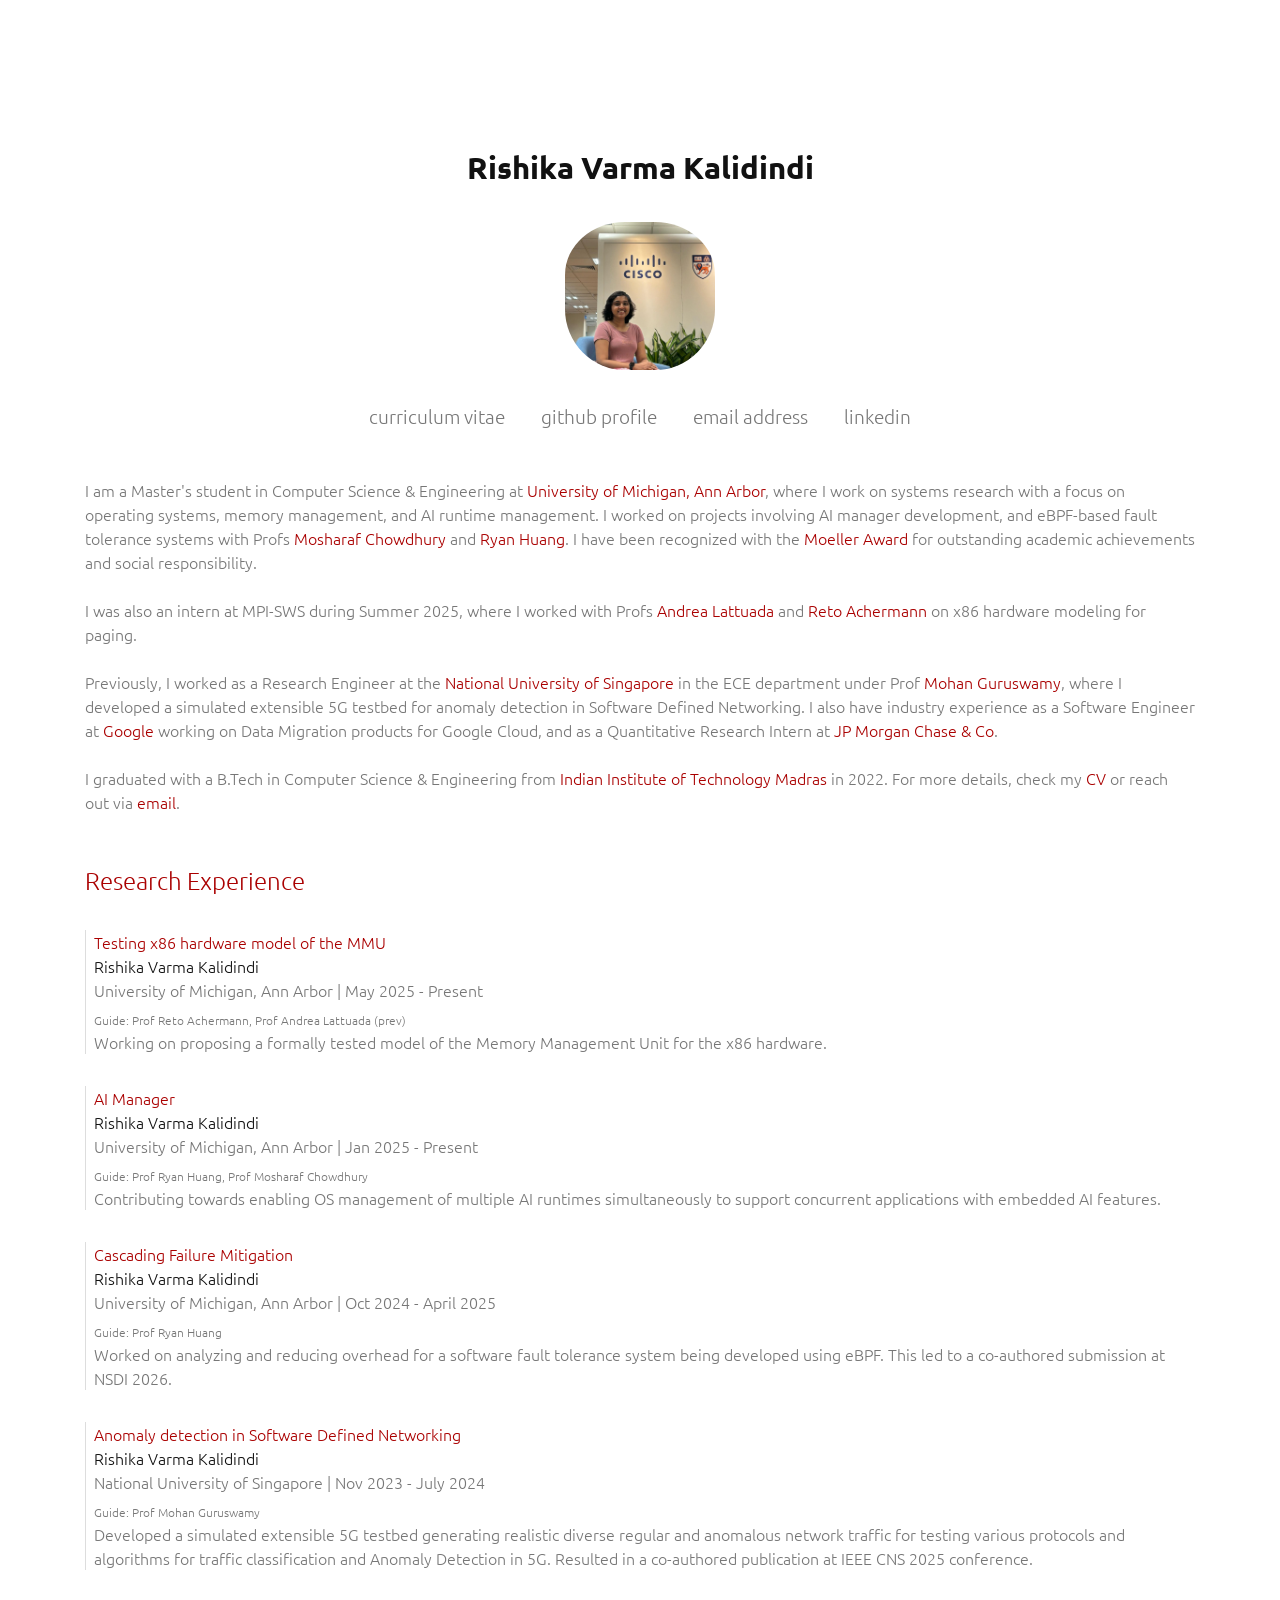
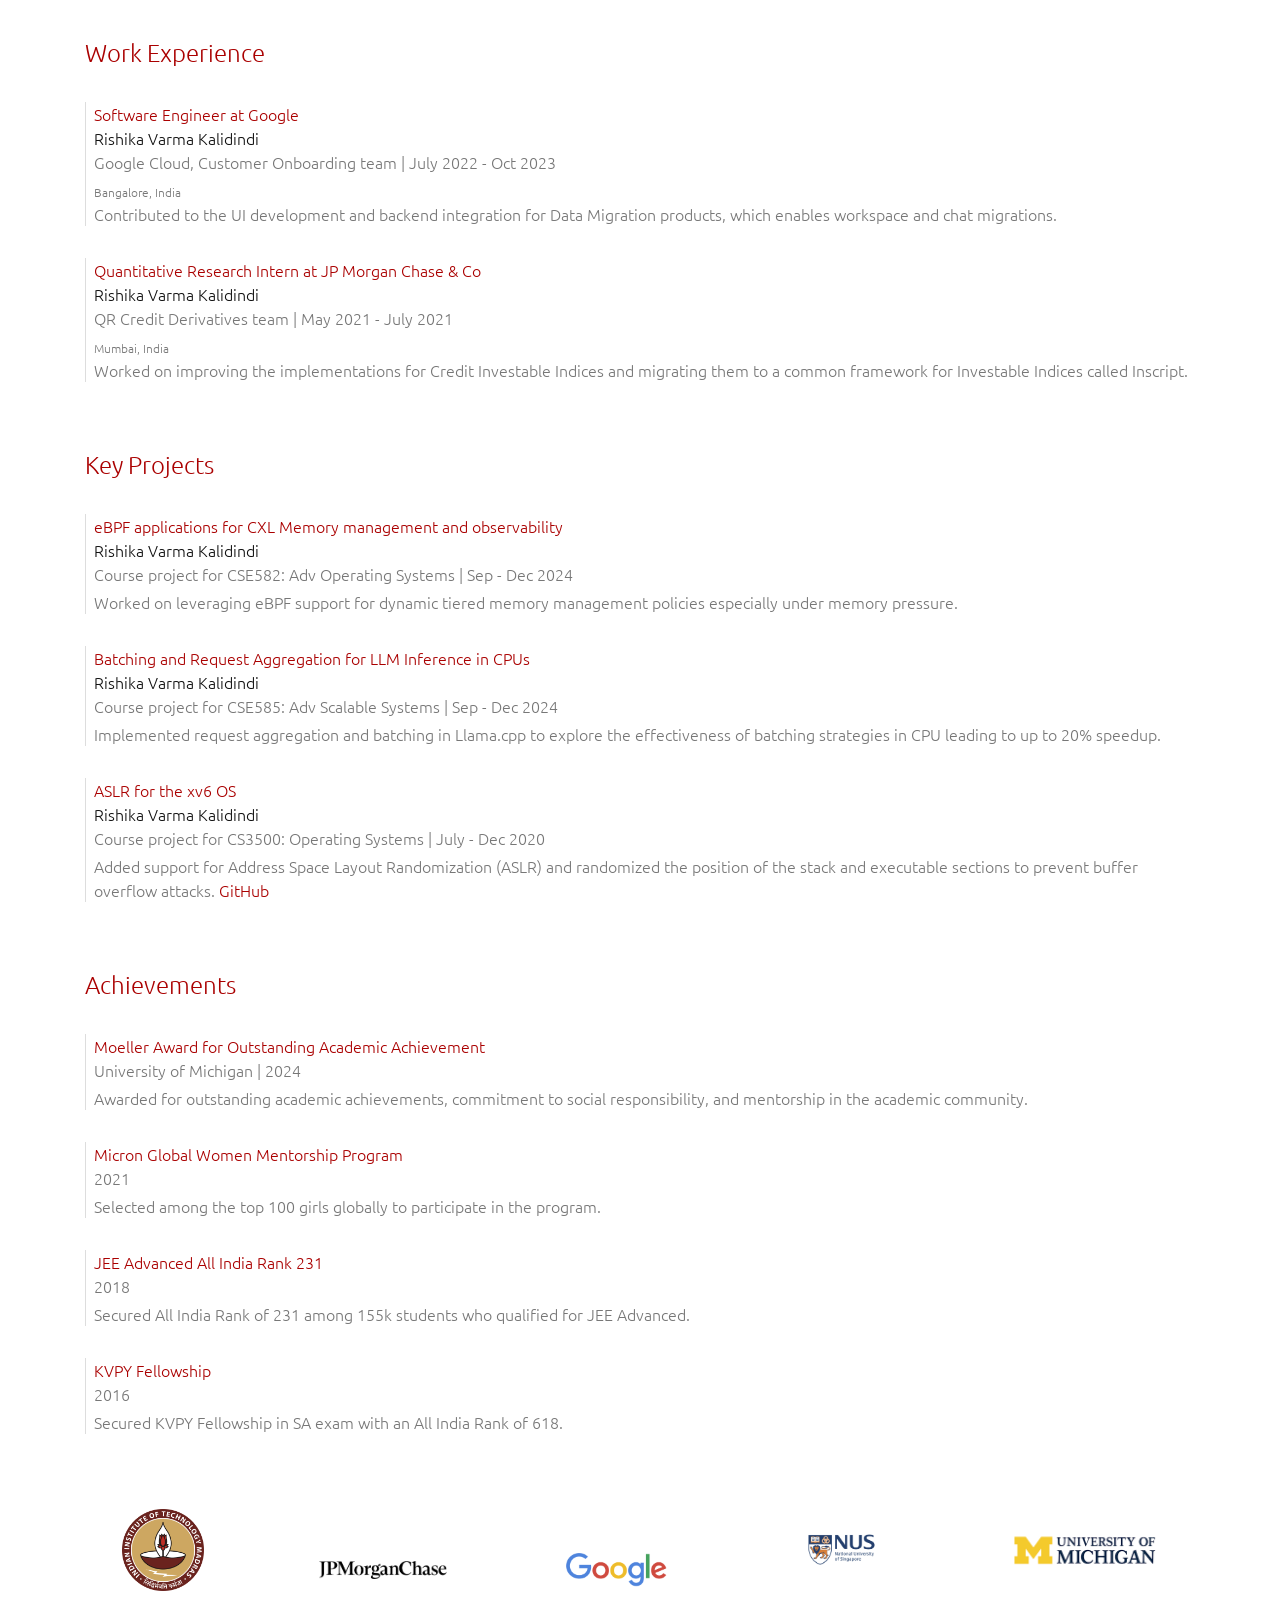
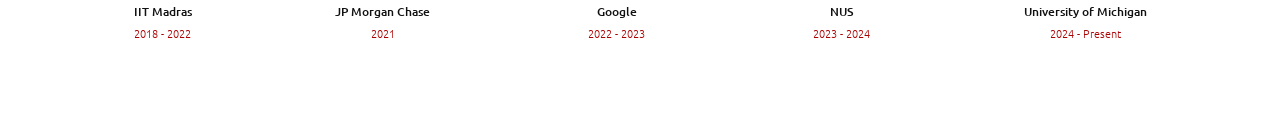
==== index.html @ 0c7abf75 "Clarify internship details at MPI-SWS Updated internship description for clarity." ====
<!doctype html>
<html lang="en">
  <head>

    <!-- Required meta tags -->
    <meta charset="utf-8">
    <meta name="viewport" content="width=device-width, initial-scale=1, shrink-to-fit=no">
    <meta name="description" content="MS Computer Science Student, University of Michigan | Ex-Research Engineer at NUS | Ex-Software Engineer at Google">
    <meta name="author" content="Rishika Varma Kalidindi">
    <meta name="theme-color" content="#222222">

    <link rel="icon" type="image/svg+xml" href="images/nicons/favicon.svg">
    <link rel="apple-touch-icon" sizes="180x180" href="images/nicons/apple-touch-icon.svg">
    <link rel="icon" type="image/svg+xml" sizes="32x32" href="images/nicons/favicon-32x32.svg">
    <link rel="icon" type="image/svg+xml" sizes="16x16" href="images/nicons/favicon-16x16.svg">

    <!-- Bootstrap CSS -->
    <link rel="stylesheet" href="https://stackpath.bootstrapcdn.com/bootstrap/4.4.1/css/bootstrap.min.css" integrity="sha384-Vkoo8x4CGsO3+Hhxv8T/Q5PaXtkKtu6ug5TOeNV6gBiFeWPGFN9MuhOf23Q9Ifjh" crossorigin="anonymous">
    <link rel="stylesheet" href="assets/style-2.css">
      
    <title>Rishika Varma Kalidindi</title>
    <!-- Comment test -->
  </head>
  <body>
    <!-- <h1>Hello, world!</h1> -->
    <div class="container pt-5 allstuffp">
        <div class="row pt-5 allstuff">
            <div class="col-12 text-center pt-5">
                <p class="name">Rishika Varma Kalidindi</p>
                <img src="images/profile-pixel.png" class="profilepic pt-3 pb-2">
                <div class="pt-4 menur">
                    <a class="menulink px-3" target="_blank" href="assets/rishika_cv.pdf">curriculum vitae</a>
                    <a class="menulink px-3" target="_blank" href="https://github.com/rishikavarma">github profile</a>
                    <a class="menulink px-3" target="_blank" href="mailto:rishikavarmak@gmail.com">email address</a>
                    <a class="menulink px-3" target="_blank" href="https://www.linkedin.com/in/rishika-varma-k-30473a1a3">linkedin</a>
                </div>
            </div>
        </div>
        
        <div class="row pt-5">
            <div class="col-12 about">
                 I am a Master's student in Computer Science & Engineering at <a class="in-text" href="https://umich.edu/"
                     target="_blank">University of Michigan, Ann Arbor</a>, where I work on systems research with a focus on 
                 operating systems, memory management, and AI runtime management. I worked on projects involving 
                 AI manager development, and eBPF-based fault tolerance systems with Profs <a class="in-text" href="https://mosharaf.com/"
                     target="_blank">Mosharaf Chowdhury</a> and <a class="in-text" href="https://web.eecs.umich.edu/~ryanph/"
                     target="_blank">Ryan Huang</a>. I have been recognized with the <a class="in-text" href="https://cse.engin.umich.edu/stories/grad-student-rishika-varma-kalidindi-receives-moeller-award" 
                     target="_blank">Moeller Award</a> for outstanding academic achievements and social responsibility.  <br> <br>

                I was also an intern at MPI-SWS during Summer 2025, where I worked with Profs <a class="in-text" href="https://andrea.lattuada.me/"
                     target="_blank">Andrea Lattuada</a> and <a class="in-text" href="https://retoachermann.ch/"
                     target="_blank">Reto Achermann</a> on x86 hardware modeling for paging. <br> <br>

                 Previously, I worked as a Research Engineer at the <a class="in-text" href="https://www.nus.edu.sg/"
                     target="_blank">National University of Singapore</a> in the ECE department under Prof <a class="in-text" href="https://www.ece.nus.edu.sg/stfpage/elegm/"
                     target="_blank">Mohan Guruswamy</a>, where I developed a simulated 
                 extensible 5G testbed for anomaly detection in Software Defined Networking. I also have industry experience 
                 as a Software Engineer at <a class="in-text" href="https://www.google.com/" target="_blank">Google</a> 
                 working on Data Migration products for Google Cloud, and as a Quantitative Research Intern at 
                 <a class="in-text" href="https://www.jpmorganchase.com/" target="_blank">JP Morgan Chase & Co</a>. <br><br>

                 I graduated with a B.Tech in Computer Science & Engineering from <a class="in-text"
                     href="https://www.iitm.ac.in/" target="_blank">Indian Institute of Technology Madras</a> in 2022. 
              
                 For more details, check my <a class="in-text" href="assets/rishika_cv.pdf" target="_blank">CV</a> or 
                 reach out via <a class="in-text" href="mailto:rishikavarmak@gmail.com">email</a>.

                 <p class="header pt-5">Research Experience</p>
                 <div class="py-2">
                 <p class="paper my-2 pl-2">
                     <span class="papertitle">Testing x86 hardware model of the MMU</span><br>
                     <span class="thisauthor">Rishika Varma Kalidindi</span><br>
                     <span class="conf">University of Michigan, Ann Arbor | May 2025 - Present</span><br>
                     <span class="noter">Guide: Prof Reto Achermann, Prof Andrea Lattuada (prev)</span><br>
                     Working on proposing a formally tested model of the Memory Management Unit for the x86 hardware.
                 </p>
                 </div>
                 <div class="py-2">
                 <p class="paper my-2 pl-2">
                     <span class="papertitle">AI Manager</span><br>
                     <span class="thisauthor">Rishika Varma Kalidindi</span><br>
                     <span class="conf">University of Michigan, Ann Arbor | Jan 2025 - Present</span><br>
                     <span class="noter">Guide: Prof Ryan Huang, Prof Mosharaf Chowdhury</span><br>
                     Contributing towards enabling OS management of multiple AI runtimes simultaneously to support concurrent applications with embedded AI features.
                 </p>
                 </div>
                 <div class="py-2">
                 <p class="paper my-2 pl-2">
                     <span class="papertitle">Cascading Failure Mitigation</span><br>
                     <span class="thisauthor">Rishika Varma Kalidindi</span><br>
                     <span class="conf">University of Michigan, Ann Arbor | Oct 2024 - April 2025</span><br>
                     <span class="noter">Guide: Prof Ryan Huang</span><br>
                     Worked on analyzing and reducing overhead for a software fault tolerance system being developed using eBPF. This led to a co-authored submission at NSDI 2026.
                 </p>
                 </div>
                 <div class="py-2">
                 <p class="paper my-2 pl-2">
                     <span class="papertitle">Anomaly detection in Software Defined Networking</span><br>
                     <span class="thisauthor">Rishika Varma Kalidindi</span><br>
                     <span class="conf">National University of Singapore | Nov 2023 - July 2024</span><br>
                     <span class="noter">Guide: Prof Mohan Guruswamy</span><br>
                     Developed a simulated extensible 5G testbed generating realistic diverse regular and anomalous network traffic for testing various protocols and algorithms for traffic classification and Anomaly Detection in 5G. Resulted in a co-authored publication at IEEE CNS 2025 conference.
                 </p>
                 </div>

                 <p class="header pt-5">Work Experience</p>
                 <div class="py-2">
                 <p class="paper my-2 pl-2">
                     <span class="papertitle">Software Engineer at Google</span><br>
                     <span class="thisauthor">Rishika Varma Kalidindi</span><br>
                     <span class="conf">Google Cloud, Customer Onboarding team | July 2022 - Oct 2023</span><br>
                     <span class="noter">Bangalore, India</span><br>
                     Contributed to the UI development and backend integration for Data Migration products, which enables workspace and chat migrations.
                 </p>
                 </div>
                 <div class="py-2">
                 <p class="paper my-2 pl-2">
                     <span class="papertitle">Quantitative Research Intern at JP Morgan Chase & Co</span><br>
                     <span class="thisauthor">Rishika Varma Kalidindi</span><br>
                     <span class="conf">QR Credit Derivatives team | May 2021 - July 2021</span><br>
                     <span class="noter">Mumbai, India</span><br>
                     Worked on improving the implementations for Credit Investable Indices and migrating them to a common framework for Investable Indices called Inscript.
                 </p>
                 </div>

                 <p class="header pt-5">Key Projects</p>
                 <div class="py-2">
                 <p class="paper my-2 pl-2">
                     <span class="papertitle">eBPF applications for CXL Memory management and observability</span><br>
                     <span class="thisauthor">Rishika Varma Kalidindi</span><br>
                     <span class="conf">Course project for CSE582: Adv Operating Systems | Sep - Dec 2024</span><br>
                     Worked on leveraging eBPF support for dynamic tiered memory management policies especially under memory pressure.
                 </p>
                 </div>
                 <div class="py-2">
                 <p class="paper my-2 pl-2">
                     <span class="papertitle">Batching and Request Aggregation for LLM Inference in CPUs</span><br>
                     <span class="thisauthor">Rishika Varma Kalidindi</span><br>
                     <span class="conf">Course project for CSE585: Adv Scalable Systems | Sep - Dec 2024</span><br>
                     Implemented request aggregation and batching in Llama.cpp to explore the effectiveness of batching strategies in CPU leading to up to 20% speedup.
                 </p>
                 </div>
                 <div class="py-2">
                 <p class="paper my-2 pl-2">
                     <span class="papertitle">ASLR for the xv6 OS</span><br>
                     <span class="thisauthor">Rishika Varma Kalidindi</span><br>
                     <span class="conf">Course project for CS3500: Operating Systems | July - Dec 2020</span><br>
                     Added support for Address Space Layout Randomization (ASLR) and randomized the position of the stack and executable sections to prevent buffer overflow attacks. <a class="tag" href="https://github.com/rishikavarma/OperatingSystems" target="_blank">GitHub</a>
                 </p>
                 </div>

                 <p class="header pt-5">Achievements</p>
                 <div class="py-2">
                 <p class="paper my-2 pl-2">
                     <span class="papertitle">Moeller Award for Outstanding Academic Achievement</span><br>
                     <span class="conf">University of Michigan | 2024</span><br>
                     Awarded for outstanding academic achievements, commitment to social responsibility, and mentorship in the academic community.
                 </p>
                 </div>
                 <div class="py-2">
                 <p class="paper my-2 pl-2">
                     <span class="papertitle">Micron Global Women Mentorship Program</span><br>
                     <span class="conf">2021</span><br>
                     Selected among the top 100 girls globally to participate in the program.
                 </p>
                 </div>
                 <div class="py-2">
                 <p class="paper my-2 pl-2">
                     <span class="papertitle">JEE Advanced All India Rank 231</span><br>
                     <span class="conf">2018</span><br>
                     Secured All India Rank of 231 among 155k students who qualified for JEE Advanced.
                 </p>
                 </div>
                 <div class="py-2">
                 <p class="paper my-2 pl-2">
                     <span class="papertitle">KVPY Fellowship</span><br>
                     <span class="conf">2016</span><br>
                     Secured KVPY Fellowship in SA exam with an All India Rank of 618.
                 </p>
                 </div>


                <div class="row text-center py-4 mb-5 pb-5">
                    <div class="mx-auto mt-2">
                        <img class="img-fluid instilogo instilogo-large p-1" src="images/IITM.png">
                        <div class="institution">IIT Madras</div>
                        <div class="years">2018 - 2022</div>
                    </div>
                    <div class="mx-auto mt-2">
                        <img class="img-fluid instilogo p-3" src="images/jpmc.png">
                        <div class="institution">JP Morgan Chase</div>
                        <div class="years">2021</div>
                    </div>
                    <div class="mx-auto mt-2">
                        <img class="img-fluid instilogo p-2" src="images/google.png">
                        <div class="institution">Google</div>
                        <div class="years">2022 - 2023</div>
                    </div>
                    <div class="mx-auto mt-2">
                        <img class="img-fluid instilogo instilogo-large p-3" src="images/nus.png">
                        <div class="institution">NUS</div>
                        <div class="years">2023 - 2024</div>
                    </div>
                    <div class="mx-auto mt-2">
                        <img class="img-fluid instilogo instilogo-large p-1" src="images/umich.png">
                        <div class="institution">University of Michigan</div>
                        <div class="years">2024 - Present</div>
                    </div>
                </div>

            </div>
            
        </div>
    </div>

    <!-- Optional JavaScript -->
    <!-- jQuery first, then Popper.js, then Bootstrap JS -->
    <script src="https://code.jquery.com/jquery-3.4.1.slim.min.js" integrity="sha384-J6qa4849blE2+poT4WnyKhv5vZF5SrPo0iEjwBvKU7imGFAV0wwj1yYfoRSJoZ+n" crossorigin="anonymous"></script>
    <script src="https://cdn.jsdelivr.net/npm/popper.js@1.16.0/dist/umd/popper.min.js" integrity="sha384-Q6E9RHvbIyZFJoft+2mJbHaEWldlvI9IOYy5n3zV9zzTtmI3UksdQRVvoxMfooAo" crossorigin="anonymous"></script>
    <script src="https://stackpath.bootstrapcdn.com/bootstrap/4.4.1/js/bootstrap.min.js" integrity="sha384-wfSDF2E50Y2D1uUdj0O3uMBJnjuUD4Ih7YwaYd1iqfktj0Uod8GCExl3Og8ifwB6" crossorigin="anonymous"></script>
    <script src="assets/style-2.js"></script>
</body>
  <style>
  </style>
</html>
---- assets/style-2.css ----
.instilogo {
    height: 50px;
    filter: grayscale(20%);
    display: block;
    margin: 0 auto;
}

.instilogo-large {
    height: 90px;
}

.mx-auto.mt-2 {
    display: flex;
    flex-direction: column;
    align-items: center;
    justify-content: flex-end;
    min-height: 160px;
}

.years {
    font-size: 16px;
    margin-top: 4px;
}

.institution {
    font-size: 16px;
    font-weight: 500;
    margin-top: 8px;
}

a:hover {
    /* font-weight: 400; */
    text-decoration: none;
    transition-duration: 0.3s;
    transition-timing-function: linear;
    /* color: #444; */
}


.noter {
    font-size: 9pt;
}

.tagsep {
    padding: 4px;
}

.tag {
    padding-right: 2px;
}

.confshort {
    font-weight: 300;
}

.conf {
    display: inline-block;
    padding-bottom: 4px;
}

.paper {
    border-left: 1px solid #ddd;
}

.menulink:hover {
    color: #111;
}

.profilepic {
    width: 150px;
    border-radius: 40%;
    /* filter: grayscale(100%); */
}

@media (min-width: 768px) {
    .name {
        font-size: 2rem;
        font-weight: bold;
    }
    
    .menulink {
        display: inline-block;
        font-size: 1rem;
    }
}

@media only screen and (max-width: 900px) {
    .allstuff {
        padding-top: 0px !important;
    }

    .allstuffp {
        padding-top: 0px !important;
    }

    .profilepic {
        width: 90px;
        border-radius: 40%;
        padding-top: 0px !important;
        padding-bottom: 0px !important;
        /* filter: grayscale(100%); */
    }

    .menur {
        padding-top: 18px !important;
    }

}

/* .thisauthor {
          color: #111;
          text-decoration: underline;
    } */
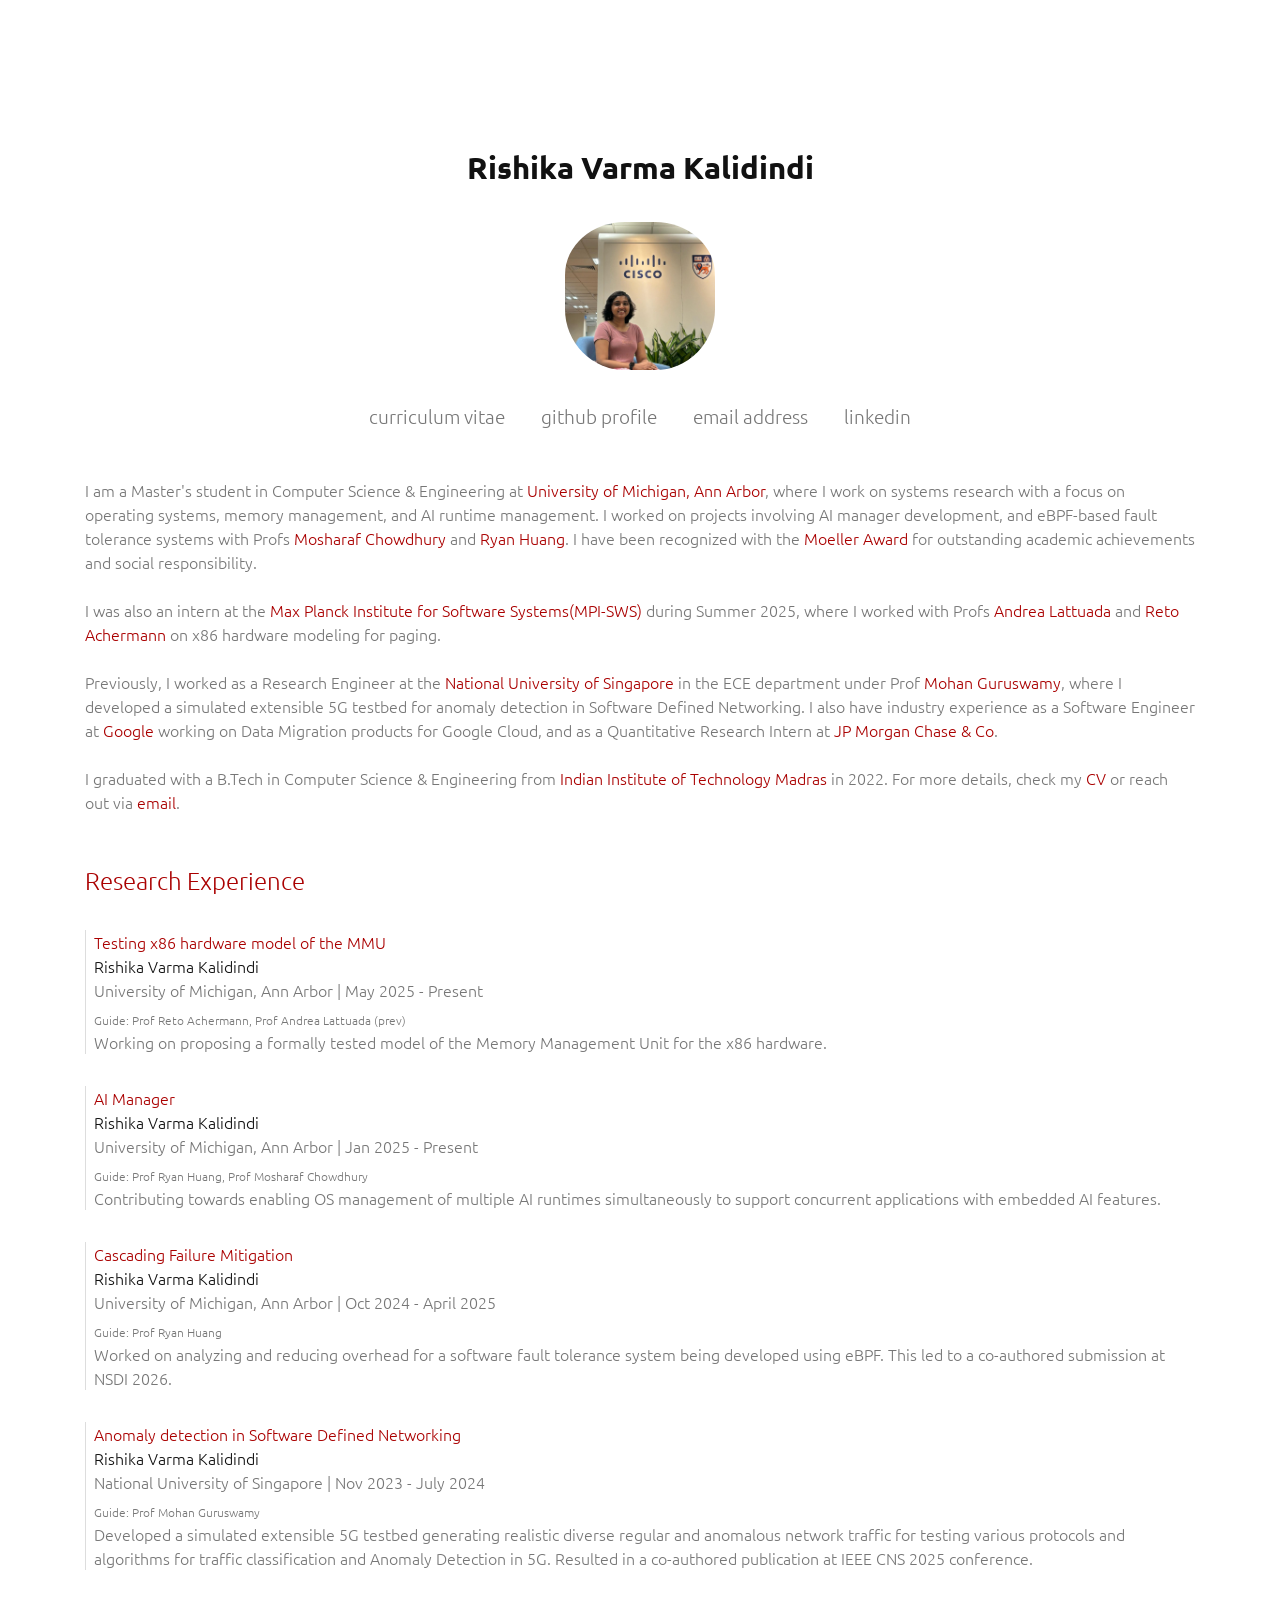
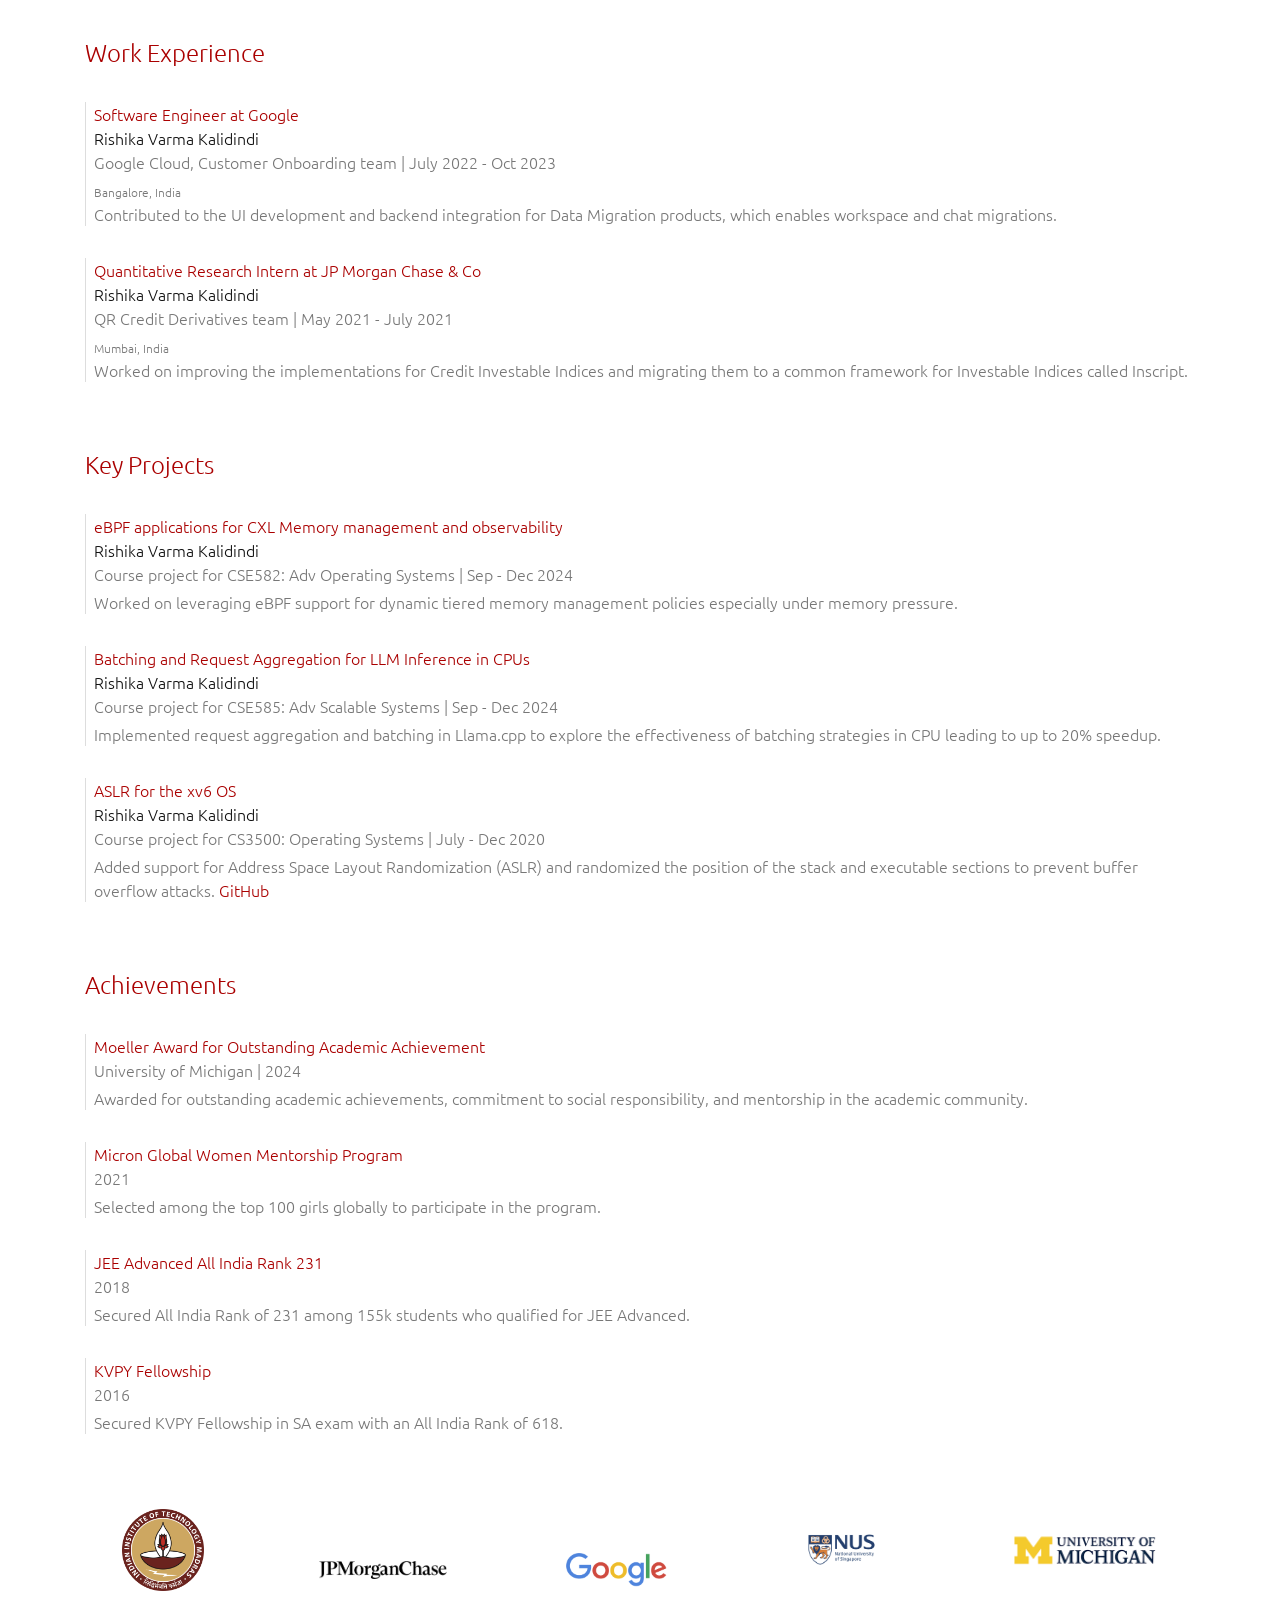
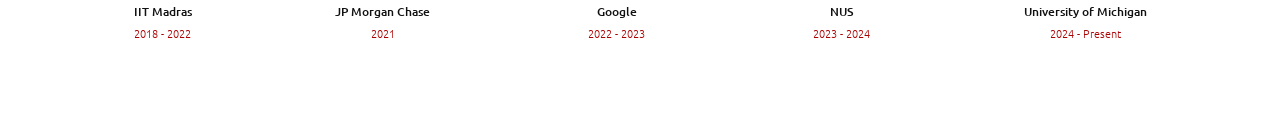
==== commit 51ee316b: "Enhance internship details in index.html Updated internship description to include full name and lin" ====
--- a/index.html
+++ b/index.html
@@ -47,7 +47,8 @@
                      target="_blank">Ryan Huang</a>. I have been recognized with the <a class="in-text" href="https://cse.engin.umich.edu/stories/grad-student-rishika-varma-kalidindi-receives-moeller-award" 
                      target="_blank">Moeller Award</a> for outstanding academic achievements and social responsibility.  <br> <br>
 
-                I was also an intern at MPI-SWS during Summer 2025, where I worked with Profs <a class="in-text" href="https://andrea.lattuada.me/"
+                I was also an intern at the <a class="in-text" href="https://www.mpi-sws.org/"
+                     target="_blank">Max Planck Institute for Software Systems(MPI-SWS)</a> during Summer 2025, where I worked with Profs <a class="in-text" href="https://andrea.lattuada.me/"
                      target="_blank">Andrea Lattuada</a> and <a class="in-text" href="https://retoachermann.ch/"
                      target="_blank">Reto Achermann</a> on x86 hardware modeling for paging. <br> <br>
 
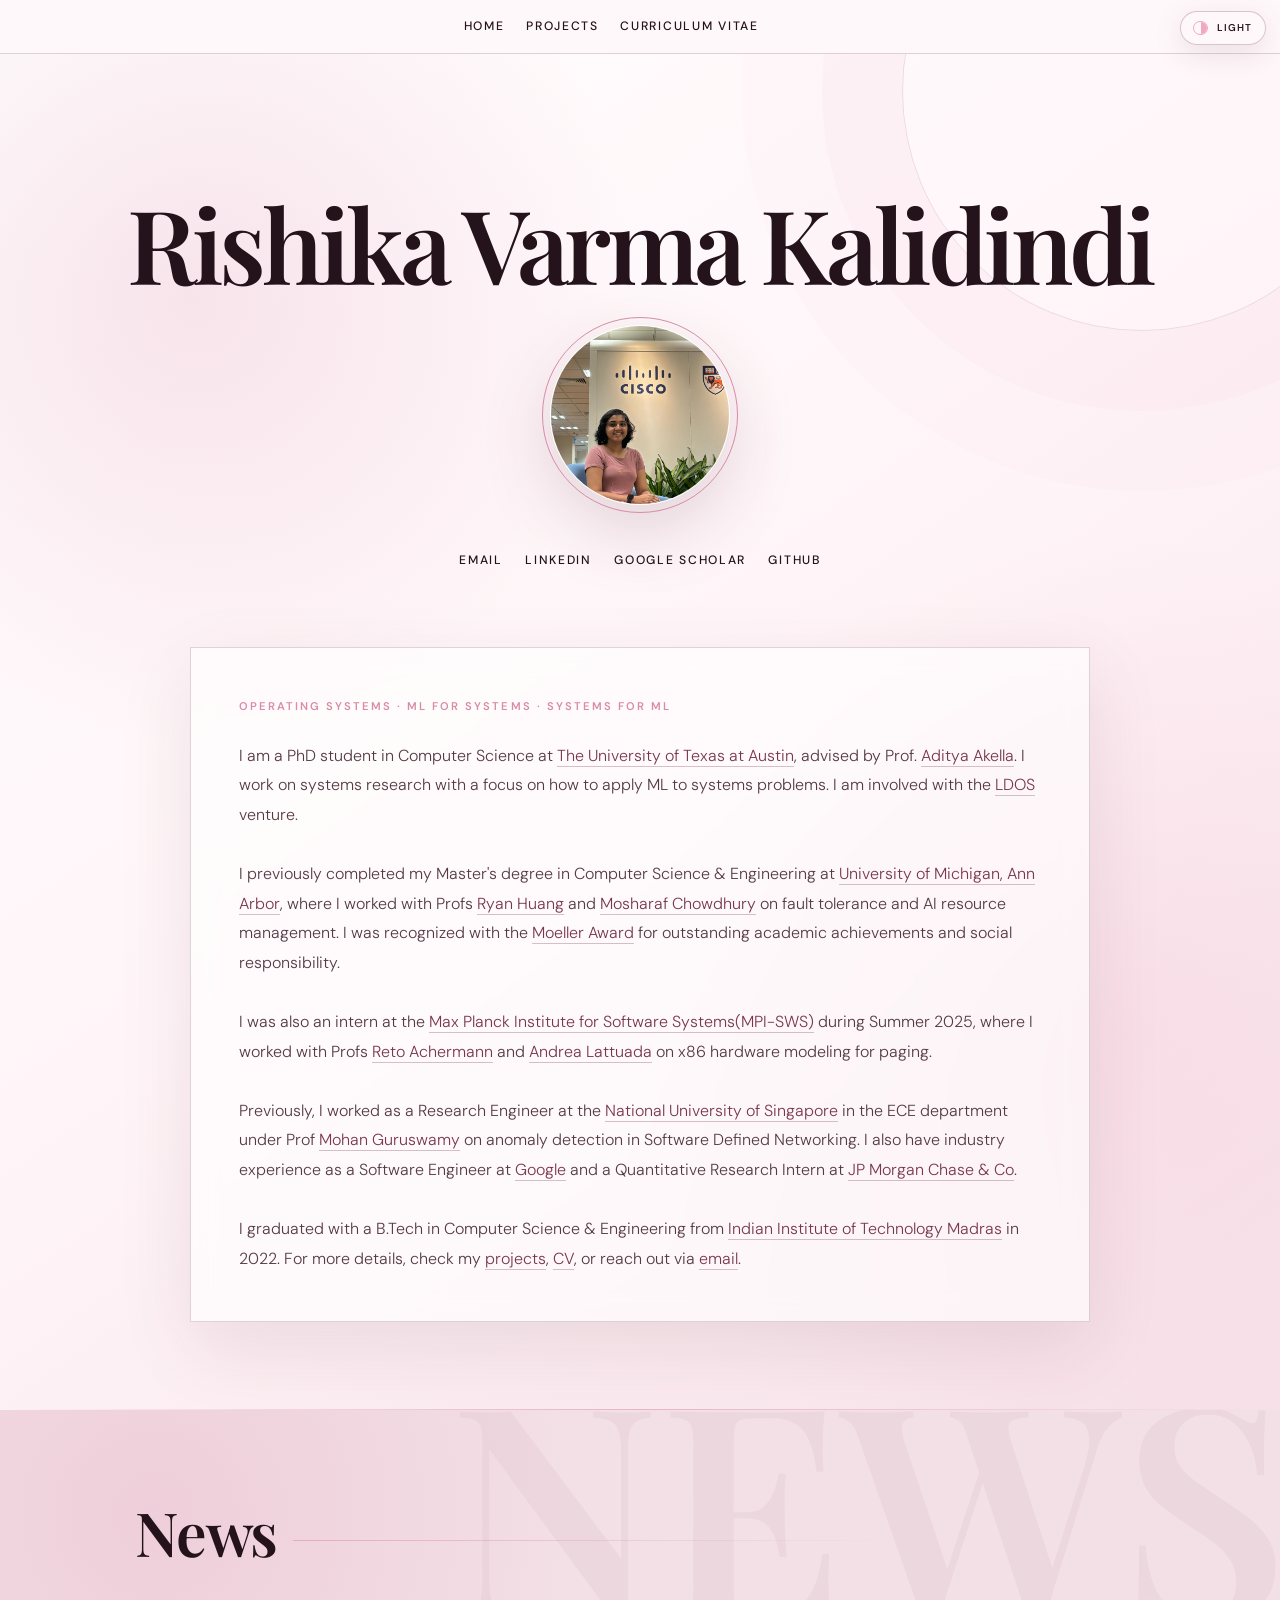
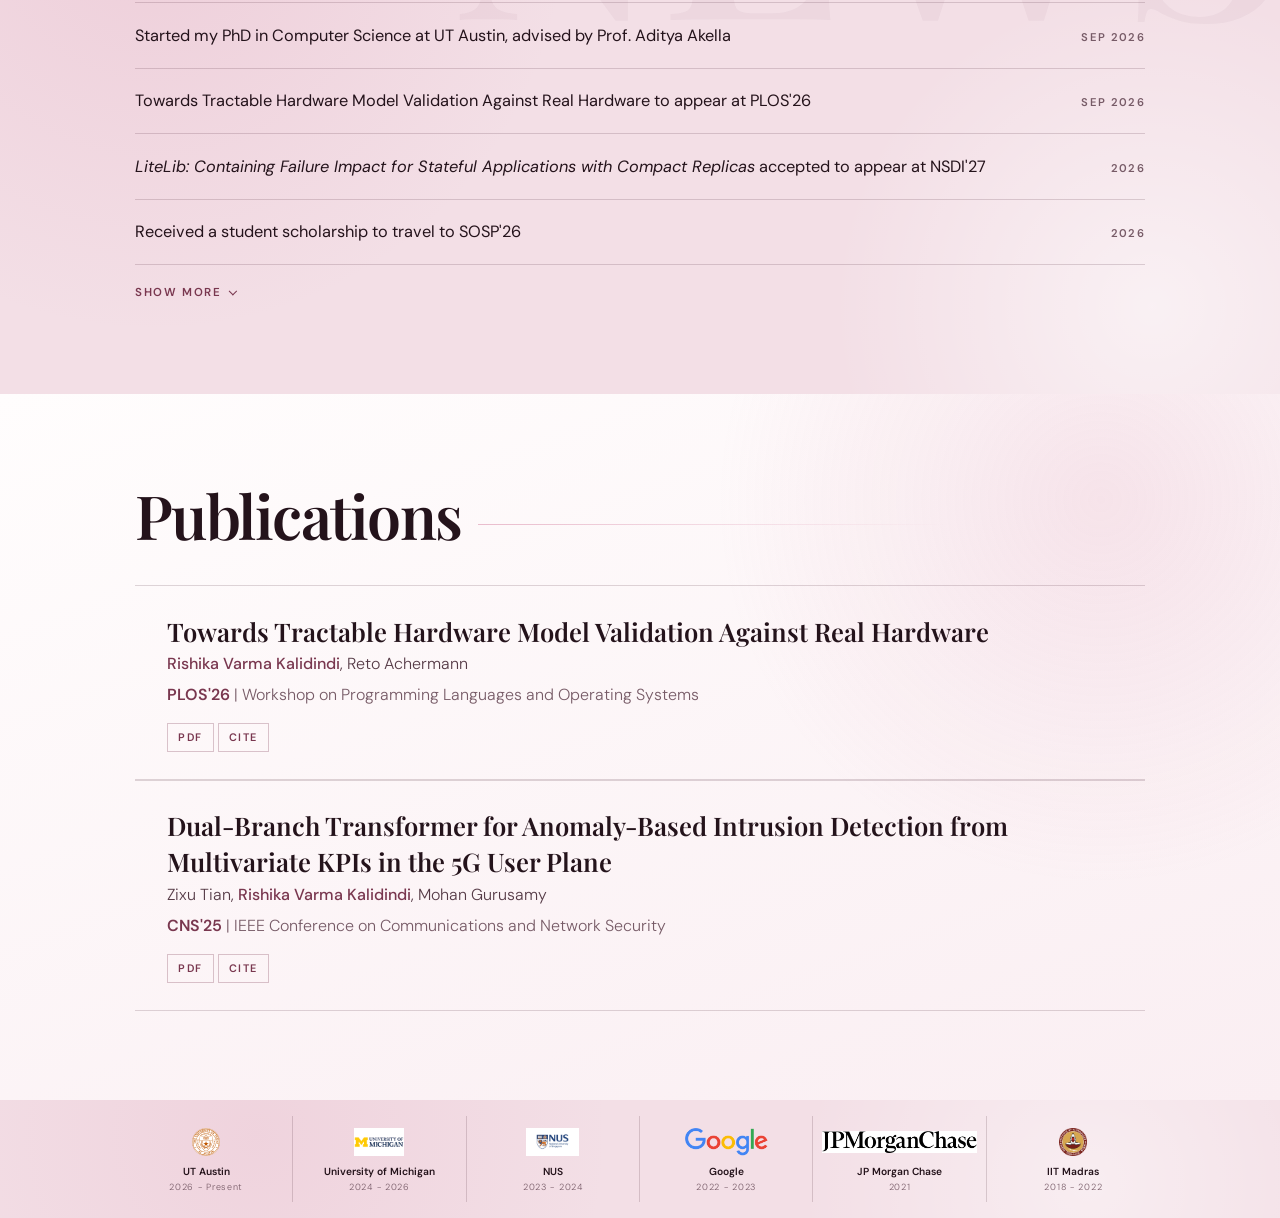
==== commit 3aa76216: "Revamp" ====
--- a/index.html
+++ b/index.html
@@ -1,226 +1,187 @@
 <!doctype html>
 <html lang="en">
   <head>
-
-    <!-- Required meta tags -->
     <meta charset="utf-8">
     <meta name="viewport" content="width=device-width, initial-scale=1, shrink-to-fit=no">
-    <meta name="description" content="MS Computer Science Student, University of Michigan | Ex-Research Engineer at NUS | Ex-Software Engineer at Google">
+    <meta name="description" content="PhD student in Computer Science at UT Austin | Advisors and past experience at University of Michigan, NUS, Google">
     <meta name="author" content="Rishika Varma Kalidindi">
-    <meta name="theme-color" content="#222222">
+    <meta name="theme-color" content="#100b0e">
 
     <link rel="icon" type="image/svg+xml" href="images/nicons/favicon.svg">
     <link rel="apple-touch-icon" sizes="180x180" href="images/nicons/apple-touch-icon.svg">
     <link rel="icon" type="image/svg+xml" sizes="32x32" href="images/nicons/favicon-32x32.svg">
     <link rel="icon" type="image/svg+xml" sizes="16x16" href="images/nicons/favicon-16x16.svg">
 
-    <!-- Bootstrap CSS -->
+    <script src="assets/style-2.js"></script>
     <link rel="stylesheet" href="https://stackpath.bootstrapcdn.com/bootstrap/4.4.1/css/bootstrap.min.css" integrity="sha384-Vkoo8x4CGsO3+Hhxv8T/Q5PaXtkKtu6ug5TOeNV6gBiFeWPGFN9MuhOf23Q9Ifjh" crossorigin="anonymous">
     <link rel="stylesheet" href="assets/style-2.css">
-      
+
     <title>Rishika Varma Kalidindi</title>
-    <!-- Comment test -->
   </head>
   <body>
-    <!-- <h1>Hello, world!</h1> -->
-    <div class="container pt-5 allstuffp">
+    <header class="top-bar">
+      <nav class="top-contacts">
+        <a class="menulink" href="index.html">home</a>
+        <a class="menulink" href="projects.html">projects</a>
+        <a class="menulink" target="_blank" href="assets/rishika_cv.pdf">curriculum vitae</a>
+      </nav>
+    </header>
+
+    <section class="site-section section-hero section-light">
+      <div class="container section-inner pt-5 allstuffp">
         <div class="row pt-5 allstuff">
-            <div class="col-12 text-center pt-5">
-                <p class="name">Rishika Varma Kalidindi</p>
-                <img src="images/profile-pixel.png" class="profilepic pt-3 pb-2">
-                <div class="pt-4 menur">
-                    <a class="menulink px-3" target="_blank" href="assets/rishika_cv.pdf">curriculum vitae</a>
-                    <a class="menulink px-3" target="_blank" href="https://github.com/rishikavarma">github profile</a>
-                    <a class="menulink px-3" target="_blank" href="mailto:rishikavarmak@gmail.com">email address</a>
-                    <a class="menulink px-3" target="_blank" href="https://www.linkedin.com/in/rishika-varma-k-30473a1a3">linkedin</a>
-                </div>
+          <div class="col-12 text-center pt-5">
+            <p class="name">Rishika Varma Kalidindi</p>
+            <img src="images/profile-pixel.png" class="profilepic" alt="Rishika Varma Kalidindi">
+            <div class="pt-4 menur">
+              <a class="menulink px-3" target="_blank" href="mailto:rishikavarmak@gmail.com">email</a>
+              <a class="menulink px-3" target="_blank" href="https://www.linkedin.com/in/rishika-varma-k-30473a1a3">linkedin</a>
+              <a class="menulink px-3" target="_blank" href="https://scholar.google.com/citations?user=iZljkkAAAAAJ&hl=en">google scholar</a>
+              <a class="menulink px-3" target="_blank" href="https://github.com/rishikavarma">github</a>
             </div>
+          </div>
         </div>
-        
-        <div class="row pt-5">
-            <div class="col-12 about">
-                 I am a Master's student in Computer Science & Engineering at <a class="in-text" href="https://umich.edu/"
-                     target="_blank">University of Michigan, Ann Arbor</a>, where I work on systems research with a focus on 
-                 operating systems, memory management, and AI runtime management. I worked on projects involving 
-                 AI manager development, and eBPF-based fault tolerance systems with Profs <a class="in-text" href="https://mosharaf.com/"
-                     target="_blank">Mosharaf Chowdhury</a> and <a class="in-text" href="https://web.eecs.umich.edu/~ryanph/"
-                     target="_blank">Ryan Huang</a>. I have been recognized with the <a class="in-text" href="https://cse.engin.umich.edu/stories/grad-student-rishika-varma-kalidindi-receives-moeller-award" 
-                     target="_blank">Moeller Award</a> for outstanding academic achievements and social responsibility.  <br> <br>
 
-                I was also an intern at the <a class="in-text" href="https://www.mpi-sws.org/"
-                     target="_blank">Max Planck Institute for Software Systems(MPI-SWS)</a> during Summer 2025, where I worked with Profs <a class="in-text" href="https://andrea.lattuada.me/"
-                     target="_blank">Andrea Lattuada</a> and <a class="in-text" href="https://retoachermann.ch/"
-                     target="_blank">Reto Achermann</a> on x86 hardware modeling for paging. <br> <br>
+        <div class="about pt-5">
+          I am a PhD student in Computer Science at <a class="in-text" href="https://www.utexas.edu/"
+              target="_blank">The University of Texas at Austin</a>, advised by Prof. <a class="in-text"
+              href="https://www.cs.utexas.edu/~akella/" target="_blank">Aditya Akella</a>. I work on systems research with a focus on how to apply ML to systems problems. I am involved with the <a class="in-text" href="https://ldos.utexas.edu/" target="_blank">LDOS</a> venture.<br> <br>
 
-                 Previously, I worked as a Research Engineer at the <a class="in-text" href="https://www.nus.edu.sg/"
-                     target="_blank">National University of Singapore</a> in the ECE department under Prof <a class="in-text" href="https://www.ece.nus.edu.sg/stfpage/elegm/"
-                     target="_blank">Mohan Guruswamy</a>, where I developed a simulated 
-                 extensible 5G testbed for anomaly detection in Software Defined Networking. I also have industry experience 
-                 as a Software Engineer at <a class="in-text" href="https://www.google.com/" target="_blank">Google</a> 
-                 working on Data Migration products for Google Cloud, and as a Quantitative Research Intern at 
-                 <a class="in-text" href="https://www.jpmorganchase.com/" target="_blank">JP Morgan Chase & Co</a>. <br><br>
+          I previously completed my Master's degree in Computer Science & Engineering at <a class="in-text"
+              href="https://umich.edu/" target="_blank">University of Michigan, Ann Arbor</a>, where I worked with Profs <a class="in-text"
+              href="https://web.eecs.umich.edu/~ryanph/" target="_blank">Ryan Huang</a> and <a class="in-text"
+              href="https://mosharaf.com/" target="_blank">Mosharaf Chowdhury</a> on fault tolerance and AI resource management. I was recognized with the
+          <a class="in-text" href="https://cse.engin.umich.edu/stories/grad-student-rishika-varma-kalidindi-receives-moeller-award"
+              target="_blank">Moeller Award</a> for outstanding academic achievements and social responsibility.
+          <br> <br>
 
-                 I graduated with a B.Tech in Computer Science & Engineering from <a class="in-text"
-                     href="https://www.iitm.ac.in/" target="_blank">Indian Institute of Technology Madras</a> in 2022. 
-              
-                 For more details, check my <a class="in-text" href="assets/rishika_cv.pdf" target="_blank">CV</a> or 
-                 reach out via <a class="in-text" href="mailto:rishikavarmak@gmail.com">email</a>.
+          I was also an intern at the <a class="in-text" href="https://www.mpi-sws.org/"
+              target="_blank">Max Planck Institute for Software Systems(MPI-SWS)</a> during Summer 2025, where I worked with Profs <a class="in-text" href="https://retoachermann.ch/"
+              target="_blank">Reto Achermann</a> and <a class="in-text" href="https://andrea.lattuada.me/"
+              target="_blank">Andrea Lattuada</a> on x86 hardware modeling for paging. <br> <br>
 
-                 <p class="header pt-5">Research Experience</p>
-                 <div class="py-2">
-                 <p class="paper my-2 pl-2">
-                     <span class="papertitle">Testing x86 hardware model of the MMU</span><br>
-                     <span class="thisauthor">Rishika Varma Kalidindi</span><br>
-                     <span class="conf">University of Michigan, Ann Arbor | May 2025 - Present</span><br>
-                     <span class="noter">Guide: Prof Reto Achermann, Prof Andrea Lattuada (prev)</span><br>
-                     Working on proposing a formally tested model of the Memory Management Unit for the x86 hardware.
-                 </p>
-                 </div>
-                 <div class="py-2">
-                 <p class="paper my-2 pl-2">
-                     <span class="papertitle">AI Manager</span><br>
-                     <span class="thisauthor">Rishika Varma Kalidindi</span><br>
-                     <span class="conf">University of Michigan, Ann Arbor | Jan 2025 - Present</span><br>
-                     <span class="noter">Guide: Prof Ryan Huang, Prof Mosharaf Chowdhury</span><br>
-                     Contributing towards enabling OS management of multiple AI runtimes simultaneously to support concurrent applications with embedded AI features.
-                 </p>
-                 </div>
-                 <div class="py-2">
-                 <p class="paper my-2 pl-2">
-                     <span class="papertitle">Cascading Failure Mitigation</span><br>
-                     <span class="thisauthor">Rishika Varma Kalidindi</span><br>
-                     <span class="conf">University of Michigan, Ann Arbor | Oct 2024 - April 2025</span><br>
-                     <span class="noter">Guide: Prof Ryan Huang</span><br>
-                     Worked on analyzing and reducing overhead for a software fault tolerance system being developed using eBPF. This led to a co-authored submission at NSDI 2026.
-                 </p>
-                 </div>
-                 <div class="py-2">
-                 <p class="paper my-2 pl-2">
-                     <span class="papertitle">Anomaly detection in Software Defined Networking</span><br>
-                     <span class="thisauthor">Rishika Varma Kalidindi</span><br>
-                     <span class="conf">National University of Singapore | Nov 2023 - July 2024</span><br>
-                     <span class="noter">Guide: Prof Mohan Guruswamy</span><br>
-                     Developed a simulated extensible 5G testbed generating realistic diverse regular and anomalous network traffic for testing various protocols and algorithms for traffic classification and Anomaly Detection in 5G. Resulted in a co-authored publication at IEEE CNS 2025 conference.
-                 </p>
-                 </div>
+          Previously, I worked as a Research Engineer at the <a class="in-text" href="https://www.nus.edu.sg/"
+              target="_blank">National University of Singapore</a> in the ECE department under Prof <a class="in-text" href="https://www.ece.nus.edu.sg/stfpage/elegm/"
+              target="_blank">Mohan Guruswamy</a> on anomaly detection in Software Defined Networking. I also have industry experience
+          as a Software Engineer at <a class="in-text" href="https://www.google.com/" target="_blank">Google</a> and a Quantitative Research Intern at
+          <a class="in-text" href="https://www.jpmorganchase.com/" target="_blank">JP Morgan Chase & Co</a>. <br><br>
 
-                 <p class="header pt-5">Work Experience</p>
-                 <div class="py-2">
-                 <p class="paper my-2 pl-2">
-                     <span class="papertitle">Software Engineer at Google</span><br>
-                     <span class="thisauthor">Rishika Varma Kalidindi</span><br>
-                     <span class="conf">Google Cloud, Customer Onboarding team | July 2022 - Oct 2023</span><br>
-                     <span class="noter">Bangalore, India</span><br>
-                     Contributed to the UI development and backend integration for Data Migration products, which enables workspace and chat migrations.
-                 </p>
-                 </div>
-                 <div class="py-2">
-                 <p class="paper my-2 pl-2">
-                     <span class="papertitle">Quantitative Research Intern at JP Morgan Chase & Co</span><br>
-                     <span class="thisauthor">Rishika Varma Kalidindi</span><br>
-                     <span class="conf">QR Credit Derivatives team | May 2021 - July 2021</span><br>
-                     <span class="noter">Mumbai, India</span><br>
-                     Worked on improving the implementations for Credit Investable Indices and migrating them to a common framework for Investable Indices called Inscript.
-                 </p>
-                 </div>
+          I graduated with a B.Tech in Computer Science & Engineering from <a class="in-text"
+              href="https://www.iitm.ac.in/" target="_blank">Indian Institute of Technology Madras</a> in 2022.
 
-                 <p class="header pt-5">Key Projects</p>
-                 <div class="py-2">
-                 <p class="paper my-2 pl-2">
-                     <span class="papertitle">eBPF applications for CXL Memory management and observability</span><br>
-                     <span class="thisauthor">Rishika Varma Kalidindi</span><br>
-                     <span class="conf">Course project for CSE582: Adv Operating Systems | Sep - Dec 2024</span><br>
-                     Worked on leveraging eBPF support for dynamic tiered memory management policies especially under memory pressure.
-                 </p>
-                 </div>
-                 <div class="py-2">
-                 <p class="paper my-2 pl-2">
-                     <span class="papertitle">Batching and Request Aggregation for LLM Inference in CPUs</span><br>
-                     <span class="thisauthor">Rishika Varma Kalidindi</span><br>
-                     <span class="conf">Course project for CSE585: Adv Scalable Systems | Sep - Dec 2024</span><br>
-                     Implemented request aggregation and batching in Llama.cpp to explore the effectiveness of batching strategies in CPU leading to up to 20% speedup.
-                 </p>
-                 </div>
-                 <div class="py-2">
-                 <p class="paper my-2 pl-2">
-                     <span class="papertitle">ASLR for the xv6 OS</span><br>
-                     <span class="thisauthor">Rishika Varma Kalidindi</span><br>
-                     <span class="conf">Course project for CS3500: Operating Systems | July - Dec 2020</span><br>
-                     Added support for Address Space Layout Randomization (ASLR) and randomized the position of the stack and executable sections to prevent buffer overflow attacks. <a class="tag" href="https://github.com/rishikavarma/OperatingSystems" target="_blank">GitHub</a>
-                 </p>
-                 </div>
+          For more details, check my <a class="in-text" href="projects.html">projects</a>,
+          <a class="in-text" href="assets/rishika_cv.pdf" target="_blank">CV</a>, or
+          reach out via <a class="in-text" href="mailto:rishikavarmak@gmail.com">email</a>.
+        </div>
+      </div>
+    </section>
 
-                 <p class="header pt-5">Achievements</p>
-                 <div class="py-2">
-                 <p class="paper my-2 pl-2">
-                     <span class="papertitle">Moeller Award for Outstanding Academic Achievement</span><br>
-                     <span class="conf">University of Michigan | 2024</span><br>
-                     Awarded for outstanding academic achievements, commitment to social responsibility, and mentorship in the academic community.
-                 </p>
-                 </div>
-                 <div class="py-2">
-                 <p class="paper my-2 pl-2">
-                     <span class="papertitle">Micron Global Women Mentorship Program</span><br>
-                     <span class="conf">2021</span><br>
-                     Selected among the top 100 girls globally to participate in the program.
-                 </p>
-                 </div>
-                 <div class="py-2">
-                 <p class="paper my-2 pl-2">
-                     <span class="papertitle">JEE Advanced All India Rank 231</span><br>
-                     <span class="conf">2018</span><br>
-                     Secured All India Rank of 231 among 155k students who qualified for JEE Advanced.
-                 </p>
-                 </div>
-                 <div class="py-2">
-                 <p class="paper my-2 pl-2">
-                     <span class="papertitle">KVPY Fellowship</span><br>
-                     <span class="conf">2016</span><br>
-                     Secured KVPY Fellowship in SA exam with an All India Rank of 618.
-                 </p>
-                 </div>
+    <section class="site-section section-news section-dark">
+      <div class="container section-inner about">
+        <p class="header">News</p>
+        <div class="news-list" id="news-list">
+          <div class="news-item">
+            <span class="news-title">Started my PhD in Computer Science at UT Austin, advised by Prof. Aditya Akella</span>
+            <span class="date">Sep 2026</span>
+          </div>
+          <div class="news-item">
+            <span class="news-title">Towards Tractable Hardware Model Validation Against Real Hardware to appear at PLOS'26</span>
+            <span class="date">Sep 2026</span>
+          </div>
+          <div class="news-item">
+            <span class="news-title"><em>LiteLib: Containing Failure Impact for Stateful Applications with Compact Replicas</em> accepted to appear at NSDI'27</span>
+            <span class="date">2026</span>
+          </div>
+          <div class="news-item">
+            <span class="news-title">Received a student scholarship to travel to SOSP'26</span>
+            <span class="date">2026</span>
+          </div>
+          <div class="news-extra" id="news-extra">
+            <div class="news-item">
+              <span class="news-title">Dual-Branch Transformer for Anomaly-Based Intrusion Detection to appear at IEEE CNS'25</span>
+              <span class="date">2025</span>
+            </div>
+            <div class="news-item">
+              <span class="news-title">Interned at MPI-SWS with Profs Andrea Lattuada and Reto Achermann</span>
+              <span class="date">Summer 2025</span>
+            </div>
+            <div class="news-item">
+              <span class="news-title">Received the <a class="in-text" href="https://cse.engin.umich.edu/stories/grad-student-rishika-varma-kalidindi-receives-moeller-award" target="_blank">Moeller Award</a> at the University of Michigan</span>
+              <span class="date">2024</span>
+            </div>
+          </div>
+          <button class="news-toggle" type="button" aria-expanded="false" aria-controls="news-extra">
+            Show more
+          </button>
+        </div>
+      </div>
+    </section>
 
+    <section class="site-section section-pubs section-light">
+      <div class="container section-inner about">
+        <p class="header">Publications</p>
+        <div class="py-2">
+          <p class="paper my-2 pl-2">
+            <span class="papertitle">Towards Tractable Hardware Model Validation Against Real Hardware</span><br>
+            <span class="thisauthor">Rishika Varma Kalidindi</span>, Reto Achermann<br>
+            <span class="conf"><span class="confshort">PLOS'26</span> | Workshop on Programming Languages and Operating Systems</span><br>
+            <a class="tag" href="https://dl.acm.org/doi/10.1145/3831586.3838143" target="_blank">pdf</a>
+            <span class="tagsep">|</span>
+            <a class="tag" href="cites/plos2026.bib" target="_blank">cite</a>
+          </p>
+        </div>
+        <div class="py-2">
+          <p class="paper my-2 pl-2">
+            <span class="papertitle">Dual-Branch Transformer for Anomaly-Based Intrusion Detection from Multivariate KPIs in the 5G User Plane</span><br>
+            Zixu Tian, <span class="thisauthor">Rishika Varma Kalidindi</span>, Mohan Gurusamy<br>
+            <span class="conf"><span class="confshort">CNS'25</span> | IEEE Conference on Communications and Network Security</span><br>
+            <a class="tag" href="https://ieeexplore.ieee.org/abstract/document/11194999" target="_blank">pdf</a>
+            <span class="tagsep">|</span>
+            <a class="tag" href="cites/cns2025.bib" target="_blank">cite</a>
+          </p>
+        </div>
+      </div>
+    </section>
 
-                <div class="row text-center py-4 mb-5 pb-5">
-                    <div class="mx-auto mt-2">
-                        <img class="img-fluid instilogo instilogo-large p-1" src="images/IITM.png">
-                        <div class="institution">IIT Madras</div>
-                        <div class="years">2018 - 2022</div>
-                    </div>
-                    <div class="mx-auto mt-2">
-                        <img class="img-fluid instilogo p-3" src="images/jpmc.png">
-                        <div class="institution">JP Morgan Chase</div>
-                        <div class="years">2021</div>
-                    </div>
-                    <div class="mx-auto mt-2">
-                        <img class="img-fluid instilogo p-2" src="images/google.png">
-                        <div class="institution">Google</div>
-                        <div class="years">2022 - 2023</div>
-                    </div>
-                    <div class="mx-auto mt-2">
-                        <img class="img-fluid instilogo instilogo-large p-3" src="images/nus.png">
-                        <div class="institution">NUS</div>
-                        <div class="years">2023 - 2024</div>
-                    </div>
-                    <div class="mx-auto mt-2">
-                        <img class="img-fluid instilogo instilogo-large p-1" src="images/umich.png">
-                        <div class="institution">University of Michigan</div>
-                        <div class="years">2024 - Present</div>
-                    </div>
-                </div>
+    <section class="site-section section-affiliations section-dark">
+      <div class="container section-inner">
+        <div class="row text-center py-4">
+          <div class="mx-auto mt-2">
+            <img class="img-fluid instilogo" src="images/utaustin.svg" alt="The University of Texas at Austin">
+            <div class="institution">UT Austin</div>
+            <div class="years">2026 - Present</div>
+          </div>
+          <div class="mx-auto mt-2">
+            <img class="img-fluid instilogo" src="images/umich.png" alt="University of Michigan">
+            <div class="institution">University of Michigan</div>
+            <div class="years">2024 - 2026</div>
+          </div>
+          <div class="mx-auto mt-2">
+            <img class="img-fluid instilogo" src="images/nus.png" alt="NUS">
+            <div class="institution">NUS</div>
+            <div class="years">2023 - 2024</div>
+          </div>
+          <div class="mx-auto mt-2">
+            <img class="img-fluid instilogo" src="images/google.png" alt="Google">
+            <div class="institution">Google</div>
+            <div class="years">2022 - 2023</div>
+          </div>
+          <div class="mx-auto mt-2">
+            <img class="img-fluid instilogo" src="images/jpmc.png" alt="JP Morgan Chase">
+            <div class="institution">JP Morgan Chase</div>
+            <div class="years">2021</div>
+          </div>
+          <div class="mx-auto mt-2">
+            <img class="img-fluid instilogo" src="images/IITM.png" alt="IIT Madras">
+            <div class="institution">IIT Madras</div>
+            <div class="years">2018 - 2022</div>
+          </div>
+        </div>
+      </div>
+    </section>
 
-            </div>
-            
-        </div>
-    </div>
-
-    <!-- Optional JavaScript -->
-    <!-- jQuery first, then Popper.js, then Bootstrap JS -->
     <script src="https://code.jquery.com/jquery-3.4.1.slim.min.js" integrity="sha384-J6qa4849blE2+poT4WnyKhv5vZF5SrPo0iEjwBvKU7imGFAV0wwj1yYfoRSJoZ+n" crossorigin="anonymous"></script>
     <script src="https://cdn.jsdelivr.net/npm/popper.js@1.16.0/dist/umd/popper.min.js" integrity="sha384-Q6E9RHvbIyZFJoft+2mJbHaEWldlvI9IOYy5n3zV9zzTtmI3UksdQRVvoxMfooAo" crossorigin="anonymous"></script>
     <script src="https://stackpath.bootstrapcdn.com/bootstrap/4.4.1/js/bootstrap.min.js" integrity="sha384-wfSDF2E50Y2D1uUdj0O3uMBJnjuUD4Ih7YwaYd1iqfktj0Uod8GCExl3Og8ifwB6" crossorigin="anonymous"></script>
-    <script src="assets/style-2.js"></script>
-</body>
-  <style>
-  </style>
+  </body>
 </html>
--- a/assets/style-2.css
+++ b/assets/style-2.css
@@ -1,113 +1,1106 @@
-.instilogo {
-    height: 50px;
-    filter: grayscale(20%);
+@import url("https://fonts.googleapis.com/css2?family=DM+Sans:wght@300;400;500;600&family=Playfair+Display:ital,wght@0,600;1,600&display=swap");
+
+:root {
+    --black: #100b0e;
+    --black-soft: #191116;
+    --plum: #291620;
+    --plum-light: #3a202c;
+    --rose: #d98ba8;
+    --rose-bright: #f0a8c1;
+    --rose-gold: #d6a0a9;
+    --blush: #f3dfe6;
+    --blush-soft: #faeef2;
+    --cream: #fff8fa;
+    --ink: #24131b;
+    --muted-dark: #bda7b0;
+    --muted-light: #775b67;
+    --line-dark: rgba(240, 168, 193, 0.2);
+    --line-light: rgba(73, 37, 52, 0.18);
+}
+
+* {
+    box-sizing: border-box;
+}
+
+html {
+    scroll-behavior: smooth;
+}
+
+body {
+    margin: 0;
+    background: var(--black);
+    color: var(--cream);
+    font-family: "DM Sans", sans-serif;
+    font-size: 16px;
+    font-weight: 300;
+    line-height: 1.7;
+    -webkit-font-smoothing: antialiased;
+}
+
+.top-bar {
+    position: sticky;
+    top: 0;
+    z-index: 900;
+    display: flex;
+    justify-content: center;
+    align-items: center;
+    min-height: 3.4rem;
+    padding: 0.7rem 4.8rem 0.7rem 1.2rem;
+    border-bottom: 1px solid var(--line-dark);
+    background: rgba(16, 11, 14, 0.9);
+    backdrop-filter: blur(14px);
+}
+
+.top-contacts {
+    display: flex;
+    flex-wrap: wrap;
+    justify-content: center;
+    gap: 0.35rem 1.35rem;
+}
+
+.top-bar .menulink {
+    color: var(--muted-dark) !important;
+}
+
+.top-bar .menulink:hover {
+    color: var(--cream) !important;
+}
+
+a {
+    color: inherit;
+    text-decoration: none;
+    transition: color 180ms ease, opacity 180ms ease, border-color 180ms ease;
+}
+
+a:hover {
+    color: var(--rose-bright);
+    text-decoration: none;
+}
+
+.site-section {
+    position: relative;
+    width: 100%;
+    margin: 0;
+    padding: clamp(4rem, 7vw, 7rem) 0;
+    overflow: hidden;
+}
+
+.section-inner {
+    position: relative;
+    z-index: 1;
+    width: min(100% - 3rem, 1040px);
+    max-width: 1040px;
+    margin: 0 auto;
+}
+
+.section-hero {
+    min-height: 100vh;
+    padding: 1.25rem 0 5.5rem;
+    background:
+        radial-gradient(circle at 15% 18%, rgba(217, 139, 168, 0.22), transparent 28rem),
+        radial-gradient(circle at 88% 72%, rgba(143, 60, 91, 0.22), transparent 31rem),
+        linear-gradient(145deg, #0e090c 0%, #1a0f15 48%, #26141d 100%);
+    color: var(--cream);
+}
+
+.section-hero::before {
+    content: "";
+    position: absolute;
+    width: min(38vw, 480px);
+    aspect-ratio: 1;
+    top: -15%;
+    right: -8%;
+    border: 1px solid rgba(240, 168, 193, 0.18);
+    border-radius: 50%;
+    box-shadow:
+        0 0 0 5rem rgba(217, 139, 168, 0.025),
+        0 0 0 10rem rgba(217, 139, 168, 0.018);
+}
+
+.section-hero::after {
+    content: "";
+    position: absolute;
+    left: 0;
+    right: 0;
+    bottom: 0;
+    height: 1px;
+    background: linear-gradient(90deg, transparent, var(--rose), transparent);
+    opacity: 0.55;
+}
+
+.section-hero .section-inner {
+    width: min(100% - 3rem, 1120px);
+    max-width: 1120px;
+}
+
+.section-hero .allstuffp {
+    padding-top: 0 !important;
+}
+
+.section-hero .allstuff {
+    padding-top: 4.5rem !important;
+}
+
+.name {
+    margin: 0;
+    color: var(--cream) !important;
+    font-family: "Playfair Display", serif;
+    font-size: clamp(3.2rem, 8vw, 6.7rem) !important;
+    font-weight: 600 !important;
+    line-height: 0.96;
+    letter-spacing: -0.045em;
+    text-wrap: balance;
+}
+
+.profilepic {
     display: block;
-    margin: 0 auto;
-}
-
-.instilogo-large {
-    height: 90px;
+    width: 180px;
+    height: 180px;
+    margin: 2rem auto 1.3rem;
+    padding: 0 !important;
+    object-fit: cover;
+    object-position: center;
+    border: 1px solid var(--rose-gold);
+    border-radius: 50%;
+    outline: 1px solid rgba(255, 248, 250, 0.38);
+    outline-offset: 7px;
+    box-shadow:
+        0 25px 70px rgba(0, 0, 0, 0.46),
+        0 0 42px rgba(217, 139, 168, 0.12);
+}
+
+.menur {
+    display: flex;
+    flex-wrap: wrap;
+    justify-content: center;
+    gap: 0.4rem 1.4rem;
+    padding-top: 1.3rem !important;
+}
+
+.menulink {
+    position: relative;
+    padding: 0.25rem 0 !important;
+    color: var(--muted-dark) !important;
+    font-size: 0.76rem !important;
+    font-weight: 500;
+    letter-spacing: 0.14em;
+    text-transform: uppercase;
+}
+
+.menulink::after {
+    content: "";
+    position: absolute;
+    left: 0;
+    right: 100%;
+    bottom: 0;
+    height: 1px;
+    background: var(--rose-bright);
+    transition: right 180ms ease;
+}
+
+.menulink:hover {
+    color: var(--cream) !important;
+}
+
+.menulink:hover::after {
+    right: 0;
+}
+
+.section-hero .about {
+    max-width: 900px;
+    margin: 4.5rem auto 0;
+    padding: clamp(1.6rem, 4vw, 3rem);
+    border: 1px solid var(--line-dark);
+    background: linear-gradient(135deg, rgba(255, 255, 255, 0.055), rgba(217, 139, 168, 0.035));
+    box-shadow: 0 25px 70px rgba(0, 0, 0, 0.2);
+    color: #e6d9de;
+    line-height: 1.85;
+    backdrop-filter: blur(12px);
+}
+
+.section-hero .about::before {
+    content: "OPERATING SYSTEMS · ML FOR SYSTEMS · SYSTEMS FOR ML";
+    display: block;
+    margin-bottom: 1.5rem;
+    color: var(--rose);
+    font-size: 0.7rem;
+    font-weight: 600;
+    letter-spacing: 0.18em;
+}
+
+.section-hero .about a {
+    color: var(--rose-bright);
+    border-bottom: 1px solid rgba(240, 168, 193, 0.35);
+}
+
+.section-hero .about a:hover {
+    color: var(--cream);
+    border-bottom-color: var(--cream);
+}
+
+.experience-hero {
+    min-height: auto;
+    padding: 1rem 0 2.75rem;
+}
+
+.experience-hero .allstuff {
+    padding-top: 2rem !important;
+}
+
+.experience-hero .name {
+    font-size: clamp(3rem, 7vw, 5.5rem) !important;
+}
+
+.experience-hero .menur {
+    margin-bottom: 0;
+}
+
+.header {
+    display: flex;
+    align-items: center;
+    gap: 1rem;
+    margin: 0 0 2.4rem;
+    color: inherit !important;
+    font-family: "Playfair Display", serif;
+    font-size: clamp(2.2rem, 5vw, 3.8rem) !important;
+    font-weight: 600;
+    line-height: 1.05;
+    letter-spacing: -0.025em;
+}
+
+.header::after {
+    content: "";
+    flex: 1;
+    height: 1px;
+    margin-top: 0.3em;
+    background: linear-gradient(90deg, var(--rose), transparent 70%);
+    opacity: 0.55;
+}
+
+.section-news {
+    background:
+        radial-gradient(circle at 12% 20%, rgba(217, 139, 168, 0.18), transparent 28rem),
+        radial-gradient(circle at 88% 85%, rgba(255, 255, 255, 0.35), transparent 22rem),
+        var(--blush);
+    color: var(--ink);
+}
+
+.section-news::before {
+    content: "NEWS";
+    position: absolute;
+    right: -0.03em;
+    top: -0.2em;
+    color: rgba(89, 42, 60, 0.04);
+    font-family: "Playfair Display", serif;
+    font-size: clamp(8rem, 23vw, 19rem);
+    font-weight: 600;
+    line-height: 1;
+    pointer-events: none;
+}
+
+.news-item {
+    display: grid;
+    grid-template-columns: minmax(0, 1fr) auto;
+    gap: 2rem;
+    align-items: baseline;
+    padding: 1.15rem 0;
+    border-bottom: 1px solid var(--line-light);
+}
+
+.news-list > .news-item:first-child {
+    border-top: 1px solid var(--line-light);
+}
+
+.news-list:not(.is-expanded) .news-extra {
+    display: none;
+}
+
+.news-toggle {
+    display: inline-flex;
+    align-items: center;
+    gap: 0.45rem;
+    margin-top: 1.35rem;
+    padding: 0;
+    border: 0;
+    background: transparent;
+    color: #79374f;
+    font: 600 0.72rem/1 "DM Sans", sans-serif;
+    letter-spacing: 0.14em;
+    text-transform: uppercase;
+    cursor: pointer;
+}
+
+.news-toggle::after {
+    content: "";
+    width: 0.4rem;
+    height: 0.4rem;
+    border-right: 1.5px solid currentColor;
+    border-bottom: 1.5px solid currentColor;
+    transform: rotate(45deg) translateY(-1px);
+    transition: transform 160ms ease;
+}
+
+.news-list.is-expanded .news-toggle::after {
+    transform: rotate(225deg) translateY(-1px);
+}
+
+.news-toggle:hover {
+    opacity: 0.75;
+}
+
+.news-title {
+    color: var(--ink) !important;
+    font-size: 1.02rem;
+    font-weight: 400;
+}
+
+.date {
+    color: var(--muted-light) !important;
+    font-size: 0.7rem !important;
+    font-weight: 600;
+    letter-spacing: 0.12em;
+    text-transform: uppercase;
+    white-space: nowrap;
+}
+
+.section-news a {
+    color: #79374f;
+    font-weight: 500;
+}
+
+.section-pubs {
+    background:
+        radial-gradient(circle at 82% 18%, rgba(217, 139, 168, 0.2), transparent 26rem),
+        radial-gradient(circle at 10% 90%, rgba(143, 60, 91, 0.18), transparent 24rem),
+        linear-gradient(165deg, #171015 0%, var(--black-soft) 55%, #26141d 100%);
+    color: var(--cream);
+}
+
+.section-pubs .header,
+.section-research .header {
+    color: var(--cream) !important;
+}
+
+.section-pubs .py-2,
+.section-research .py-2,
+.section-work .py-2 {
+    padding: 0 !important;
+}
+
+.paper {
+    position: relative;
+    margin: 0 !important;
+    padding: 1.7rem 2rem !important;
+    border: 0;
+    border-bottom: 1px solid var(--line-dark);
+    color: #d8cbd0;
+    transition: background 180ms ease, transform 180ms ease;
+}
+
+.paper:first-of-type {
+    border-top: 1px solid var(--line-dark);
+}
+
+.paper:hover {
+    background: rgba(217, 139, 168, 0.055);
+    transform: translateX(5px);
+}
+
+.papertitle {
+    color: var(--cream) !important;
+    font-family: "Playfair Display", serif;
+    font-size: clamp(1.25rem, 2.2vw, 1.6rem) !important;
+    font-weight: 600 !important;
+    line-height: 1.35;
+}
+
+.thisauthor {
+    color: var(--rose-bright) !important;
+    font-weight: 500 !important;
+}
+
+.conf {
+    display: inline-block;
+    padding: 0.25rem 0 0.35rem;
+    color: var(--muted-dark) !important;
+}
+
+.confshort {
+    color: var(--rose-bright);
+    font-weight: 600;
+}
+
+.tag,
+.section-pubs .tag {
+    display: inline-block;
+    margin-top: 0.6rem;
+    padding: 0.25rem 0.65rem !important;
+    border: 1px solid var(--line-dark);
+    color: var(--rose-bright) !important;
+    font-size: 0.68rem;
+    font-weight: 600;
+    letter-spacing: 0.12em;
+    text-transform: uppercase;
+}
+
+.tag:hover,
+.section-pubs .tag:hover {
+    border-color: var(--rose-bright);
+    background: var(--rose-bright);
+    color: var(--black) !important;
+}
+
+.tagsep {
+    display: none;
+}
+
+.section-affiliations {
+    padding: 1rem 0;
+    background:
+        radial-gradient(circle at 50% 0%, rgba(217, 139, 168, 0.12), transparent 20rem),
+        var(--blush-soft);
+    color: var(--ink);
+}
+
+.section-affiliations .row {
+    padding: 0 !important;
 }
 
 .mx-auto.mt-2 {
     display: flex;
+    flex: 1 1 120px;
+    min-width: 110px;
+    min-height: 86px;
     flex-direction: column;
     align-items: center;
     justify-content: flex-end;
-    min-height: 160px;
+    margin-top: 0 !important;
+    padding: 0.45rem 0.55rem;
+    border-right: 1px solid var(--line-light);
+}
+
+.mx-auto.mt-2:last-child {
+    border-right: 0;
+}
+
+.instilogo {
+    display: block;
+    width: auto;
+    max-width: 100%;
+    height: 28px !important;
+    margin: 0 auto;
+    padding: 0 !important;
+    object-fit: contain;
+    object-position: center;
+    opacity: 1;
+    transition: transform 180ms ease;
+}
+
+.instilogo-large {
+    height: 34px !important;
+}
+
+.mx-auto.mt-2:hover .instilogo {
+    transform: translateY(-3px);
+}
+
+.institution {
+    margin-top: 0.4rem;
+    color: var(--ink) !important;
+    font-size: 0.64rem !important;
+    font-weight: 600;
 }
 
 .years {
-    font-size: 16px;
-    margin-top: 4px;
-}
-
-.institution {
-    font-size: 16px;
+    margin-top: 0;
+    color: var(--muted-light) !important;
+    font-size: 0.56rem !important;
+    letter-spacing: 0.08em;
+}
+
+.section-research {
+    background:
+        radial-gradient(circle at 10% 10%, rgba(217, 139, 168, 0.14), transparent 25rem),
+        var(--black-soft);
+    color: var(--cream);
+}
+
+.section-work {
+    background: var(--blush);
+    color: var(--ink);
+}
+
+.section-work .header,
+.section-work .papertitle {
+    color: var(--ink) !important;
+}
+
+.section-work .paper {
+    color: #553a46;
+    border-color: var(--line-light);
+}
+
+.section-work .paper:hover {
+    background: rgba(255, 255, 255, 0.28);
+}
+
+.section-work .thisauthor,
+.section-work .confshort {
+    color: var(--pink-deep, #8f4d63) !important;
+}
+
+.section-work .conf,
+.section-work .noter {
+    color: var(--muted-light) !important;
+}
+
+.section-work a {
+    color: #79374f;
+}
+
+.experience-entry {
+    display: grid;
+    grid-template-columns: minmax(220px, 0.85fr) minmax(0, 1.65fr);
+    column-gap: clamp(2rem, 6vw, 5rem);
+    padding: 2rem 0;
+    border-top: 1px solid var(--line-dark);
+}
+
+.experience-entry:last-of-type {
+    border-bottom: 1px solid var(--line-dark);
+}
+
+.experience-title {
+    margin: 0;
+    color: var(--cream);
+    font-family: "Playfair Display", serif;
+    font-size: clamp(1.35rem, 2.5vw, 1.8rem);
+    font-weight: 600;
+    line-height: 1.25;
+}
+
+.experience-meta {
+    grid-column: 1;
+    margin: 0.75rem 0 0;
+    color: var(--rose-bright);
+    font-size: 0.7rem;
     font-weight: 500;
-    margin-top: 8px;
-}
-
-a:hover {
-    /* font-weight: 400; */
-    text-decoration: none;
-    transition-duration: 0.3s;
-    transition-timing-function: linear;
-    /* color: #444; */
-}
-
+    letter-spacing: 0.07em;
+    line-height: 1.6;
+    text-transform: uppercase;
+}
+
+.experience-description {
+    grid-column: 2;
+    grid-row: 1 / span 2;
+    align-self: start;
+    margin: 0;
+    color: #d8cbd0;
+}
+
+.section-work .experience-entry {
+    border-color: var(--line-light);
+}
+
+.section-work .experience-title {
+    color: var(--ink);
+}
+
+.section-work .experience-meta {
+    color: #87445d;
+}
+
+.section-work .experience-description {
+    color: #553a46;
+}
+
+.project-section {
+    min-height: auto;
+    display: flex;
+    align-items: center;
+    padding-top: clamp(3.2rem, 6vw, 5rem);
+    padding-bottom: clamp(3.2rem, 6vw, 5rem);
+}
+
+.project-section .section-inner {
+    display: block;
+    width: min(100% - 3rem, 920px);
+}
+
+.project-dark {
+    background:
+        radial-gradient(circle at 85% 20%, rgba(217, 139, 168, 0.16), transparent 24rem),
+        radial-gradient(circle at 8% 80%, rgba(143, 60, 91, 0.12), transparent 20rem),
+        var(--black-soft);
+    color: var(--cream);
+}
+
+.project-light {
+    background:
+        radial-gradient(circle at 18% 25%, rgba(217, 139, 168, 0.16), transparent 22rem),
+        radial-gradient(circle at 90% 80%, rgba(255, 255, 255, 0.4), transparent 18rem),
+        var(--blush);
+    color: var(--ink);
+}
+
+.project-align-left .project-content {
+    margin-right: auto;
+    text-align: left;
+}
+
+.project-align-right .project-content {
+    margin-left: auto;
+    text-align: right;
+}
+
+.project-content {
+    max-width: 640px;
+}
+
+.project-title {
+    max-width: none;
+    margin: 0;
+    color: inherit;
+    font-family: "Playfair Display", serif;
+    font-size: clamp(1.55rem, 3vw, 2.15rem);
+    font-weight: 600;
+    line-height: 1.2;
+    letter-spacing: -0.02em;
+}
+
+.project-description {
+    max-width: none;
+    margin: 1rem 0 0;
+    color: #d8cbd0;
+    font-size: clamp(0.98rem, 1.5vw, 1.08rem);
+    line-height: 1.8;
+}
+
+.project-light .project-description {
+    color: #553a46;
+}
+
+.project-footer {
+    padding: 1.3rem 0;
+    background: var(--black);
+    color: var(--muted-dark);
+    font-size: 0.72rem;
+    font-weight: 600;
+    letter-spacing: 0.12em;
+    text-transform: uppercase;
+}
+
+.project-footer a:hover {
+    color: var(--rose-bright);
+}
 
 .noter {
-    font-size: 9pt;
-}
-
-.tagsep {
-    padding: 4px;
-}
-
-.tag {
-    padding-right: 2px;
-}
-
-.confshort {
-    font-weight: 300;
-}
-
-.conf {
-    display: inline-block;
-    padding-bottom: 4px;
-}
-
-.paper {
-    border-left: 1px solid #ddd;
-}
-
-.menulink:hover {
-    color: #111;
-}
-
-.profilepic {
-    width: 150px;
-    border-radius: 40%;
-    /* filter: grayscale(100%); */
-}
-
-@media (min-width: 768px) {
+    color: var(--muted-dark);
+    font-size: 0.78rem;
+}
+
+@media (max-width: 767px) {
+    .site-section {
+        padding: 3.5rem 0;
+    }
+
+    .section-inner,
+    .section-hero .section-inner {
+        width: min(100% - 2rem, 1040px);
+    }
+
+    .section-hero {
+        min-height: auto;
+        padding-top: 0;
+    }
+
+    .section-hero .allstuff {
+        padding-top: 2.5rem !important;
+    }
+
     .name {
-        font-size: 2rem;
-        font-weight: bold;
-    }
-    
-    .menulink {
-        display: inline-block;
-        font-size: 1rem;
-    }
-}
-
-@media only screen and (max-width: 900px) {
-    .allstuff {
-        padding-top: 0px !important;
-    }
-
-    .allstuffp {
-        padding-top: 0px !important;
+        font-size: clamp(2.7rem, 14vw, 4.4rem) !important;
     }
 
     .profilepic {
-        width: 90px;
-        border-radius: 40%;
-        padding-top: 0px !important;
-        padding-bottom: 0px !important;
-        /* filter: grayscale(100%); */
+        width: 120px;
+        height: 120px;
     }
 
     .menur {
-        padding-top: 18px !important;
-    }
-
-}
-
-/* .thisauthor {
-          color: #111;
-          text-decoration: underline;
-    } */+        gap: 0.25rem 1rem;
+    }
+
+    .section-hero .about {
+        margin-top: 3rem;
+        padding: 1.35rem;
+    }
+
+    .header {
+        font-size: 2.5rem !important;
+    }
+
+    .news-item {
+        grid-template-columns: 1fr;
+        gap: 0.25rem;
+    }
+
+    .paper {
+        padding: 1.4rem 0.85rem !important;
+    }
+
+    .paper:hover {
+        transform: none;
+    }
+
+    .mx-auto.mt-2 {
+        flex-basis: 50%;
+        border-bottom: 1px solid var(--line-light);
+    }
+
+    .experience-entry {
+        display: block;
+        padding: 1.6rem 0;
+    }
+
+    .experience-description {
+        margin-top: 1rem;
+    }
+
+    .project-section {
+        min-height: auto;
+    }
+
+    .project-section .section-inner {
+        width: min(100% - 2rem, 920px);
+    }
+
+    .project-align-left .project-content,
+    .project-align-right .project-content {
+        margin: 0;
+        text-align: left;
+    }
+
+    .project-title {
+        font-size: clamp(1.45rem, 6vw, 1.9rem);
+    }
+
+    .project-description {
+        margin-top: 0.85rem;
+    }
+}
+
+@media (prefers-reduced-motion: reduce) {
+    *,
+    *::before,
+    *::after {
+        scroll-behavior: auto !important;
+        transition: none !important;
+    }
+}
+
+/* Site-wide theme system */
+html[data-theme="dark"] {
+    color-scheme: dark;
+}
+
+html[data-theme="light"] {
+    color-scheme: light;
+}
+
+.theme-toggle {
+    position: fixed;
+    z-index: 1000;
+    top: 0.7rem;
+    right: 0.9rem;
+    display: inline-flex;
+    align-items: center;
+    gap: 0.55rem;
+    padding: 0.55rem 0.75rem;
+    border: 1px solid rgba(240, 168, 193, 0.35);
+    border-radius: 999px;
+    background: rgba(16, 11, 14, 0.82);
+    box-shadow: 0 8px 30px rgba(0, 0, 0, 0.2);
+    color: var(--cream);
+    font: 600 0.62rem/1 "DM Sans", sans-serif;
+    letter-spacing: 0.12em;
+    text-transform: uppercase;
+    cursor: pointer;
+    backdrop-filter: blur(12px);
+}
+
+.theme-toggle-icon {
+    position: relative;
+    display: block;
+    width: 0.9rem;
+    height: 0.9rem;
+    overflow: hidden;
+    border: 1px solid var(--rose-bright);
+    border-radius: 50%;
+}
+
+.theme-toggle-icon::after {
+    content: "";
+    position: absolute;
+    inset: 0 0 0 50%;
+    background: var(--rose-bright);
+}
+
+.theme-toggle:hover {
+    border-color: var(--rose-bright);
+    color: var(--rose-bright);
+}
+
+/* Dark mode: black and plum surfaces with pink accents throughout. */
+html[data-theme="dark"] body {
+    background: var(--black);
+    color: var(--cream);
+}
+
+html[data-theme="dark"] .section-news,
+html[data-theme="dark"] .section-affiliations,
+html[data-theme="dark"] .section-work,
+html[data-theme="dark"] .project-light {
+    background:
+        radial-gradient(circle at 15% 20%, rgba(217, 139, 168, 0.16), transparent 26rem),
+        radial-gradient(circle at 88% 80%, rgba(143, 60, 91, 0.14), transparent 24rem),
+        linear-gradient(145deg, #1b1117 0%, #2a1720 100%);
+    color: var(--cream);
+}
+
+html[data-theme="dark"] .section-news::before {
+    color: rgba(240, 168, 193, 0.035);
+}
+
+html[data-theme="dark"] .section-news .header,
+html[data-theme="dark"] .section-news .news-title,
+html[data-theme="dark"] .section-affiliations .institution,
+html[data-theme="dark"] .section-work .header,
+html[data-theme="dark"] .section-work .papertitle,
+html[data-theme="dark"] .project-light .project-title {
+    color: var(--cream) !important;
+}
+
+html[data-theme="dark"] .section-news .date,
+html[data-theme="dark"] .section-affiliations .years,
+html[data-theme="dark"] .section-work .conf,
+html[data-theme="dark"] .section-work .noter {
+    color: var(--muted-dark) !important;
+}
+
+html[data-theme="dark"] .section-news a,
+html[data-theme="dark"] .section-news .news-toggle,
+html[data-theme="dark"] .section-work a,
+html[data-theme="dark"] .project-light .project-meta {
+    color: var(--rose-bright) !important;
+}
+
+html[data-theme="dark"] .section-work .paper,
+html[data-theme="dark"] .section-affiliations .mx-auto.mt-2,
+html[data-theme="dark"] .news-item {
+    border-color: var(--line-dark);
+}
+
+html[data-theme="dark"] .section-work .paper,
+html[data-theme="dark"] .section-work .experience-description,
+html[data-theme="dark"] .project-light .project-description {
+    color: #d8cbd0;
+}
+
+html[data-theme="dark"] .section-work .paper:hover {
+    background: rgba(217, 139, 168, 0.055);
+}
+
+html[data-theme="dark"] .project-light .project-number {
+    color: var(--rose);
+}
+
+html[data-theme="dark"] .project-footer {
+    background: #0b0709;
+}
+
+/* Light mode: white canvas with pale-pink surfaces and dark text. */
+html[data-theme="light"] body {
+    background: var(--cream);
+    color: var(--ink);
+}
+
+html[data-theme="light"] .section-hero {
+    background:
+        radial-gradient(circle at 15% 18%, rgba(217, 139, 168, 0.2), transparent 28rem),
+        radial-gradient(circle at 88% 72%, rgba(240, 168, 193, 0.18), transparent 31rem),
+        linear-gradient(145deg, #fffdfd 0%, #fff5f8 48%, #f7e2e9 100%);
+    color: var(--ink);
+}
+
+html[data-theme="light"] .section-hero::before {
+    border-color: rgba(143, 77, 99, 0.16);
+    box-shadow:
+        0 0 0 5rem rgba(217, 139, 168, 0.04),
+        0 0 0 10rem rgba(217, 139, 168, 0.025);
+}
+
+html[data-theme="light"] .section-hero .name {
+    color: var(--ink) !important;
+}
+
+html[data-theme="light"] .section-hero .menulink {
+    color: var(--ink-soft) !important;
+}
+
+html[data-theme="light"] .section-hero .menulink:hover {
+    color: #79374f !important;
+}
+
+html[data-theme="light"] .section-hero .about {
+    border-color: var(--line-light);
+    background: rgba(255, 255, 255, 0.62);
+    box-shadow: 0 25px 70px rgba(89, 42, 60, 0.1);
+    color: #553a46;
+}
+
+html[data-theme="light"] .section-hero .about a {
+    color: #79374f;
+    border-bottom-color: rgba(121, 55, 79, 0.3);
+}
+
+html[data-theme="light"] .section-hero .about a:hover {
+    color: var(--ink);
+    border-bottom-color: var(--ink);
+}
+
+html[data-theme="light"] .profilepic {
+    border-color: #ffffff;
+    outline-color: var(--rose);
+    box-shadow: 0 25px 70px rgba(89, 42, 60, 0.18);
+}
+
+html[data-theme="light"] .section-news {
+    background:
+        radial-gradient(circle at 12% 18%, rgba(217, 139, 168, 0.2), transparent 26rem),
+        radial-gradient(circle at 90% 85%, rgba(255, 255, 255, 0.55), transparent 20rem),
+        var(--blush);
+}
+
+html[data-theme="light"] .section-news .news-toggle {
+    color: #79374f;
+}
+
+html[data-theme="light"] .section-pubs,
+html[data-theme="light"] .section-research,
+html[data-theme="light"] .project-dark {
+    background:
+        radial-gradient(circle at 86% 15%, rgba(217, 139, 168, 0.18), transparent 24rem),
+        linear-gradient(160deg, #fffdfd, var(--blush-soft));
+    color: var(--ink);
+}
+
+html[data-theme="light"] .section-pubs .header,
+html[data-theme="light"] .section-research .header,
+html[data-theme="light"] .section-pubs .papertitle,
+html[data-theme="light"] .section-research .papertitle,
+html[data-theme="light"] .project-dark .project-title {
+    color: var(--ink) !important;
+}
+
+html[data-theme="light"] .section-pubs .paper,
+html[data-theme="light"] .section-research .paper {
+    color: #553a46;
+    border-color: var(--line-light);
+}
+
+html[data-theme="light"] .section-pubs .paper:hover,
+html[data-theme="light"] .section-research .paper:hover {
+    background: rgba(217, 139, 168, 0.09);
+}
+
+html[data-theme="light"] .section-pubs .thisauthor,
+html[data-theme="light"] .section-research .thisauthor,
+html[data-theme="light"] .section-pubs .confshort {
+    color: #79374f !important;
+}
+
+html[data-theme="light"] .section-pubs .conf,
+html[data-theme="light"] .section-research .conf,
+html[data-theme="light"] .section-research .noter {
+    color: var(--muted-light) !important;
+}
+
+html[data-theme="light"] .section-pubs .tag {
+    border-color: rgba(121, 55, 79, 0.28);
+    color: #79374f !important;
+}
+
+html[data-theme="light"] .section-pubs .tag:hover {
+    background: #79374f;
+    color: #ffffff !important;
+}
+
+html[data-theme="light"] .section-affiliations,
+html[data-theme="light"] .section-work,
+html[data-theme="light"] .project-light {
+    background:
+        radial-gradient(circle at 20% 30%, rgba(217, 139, 168, 0.14), transparent 22rem),
+        radial-gradient(circle at 85% 70%, rgba(255, 255, 255, 0.45), transparent 18rem),
+        var(--blush);
+    color: var(--ink);
+}
+
+html[data-theme="light"] .project-dark .project-meta,
+html[data-theme="light"] .project-light .project-meta,
+html[data-theme="light"] .project-dark .project-number {
+    color: #87445d;
+}
+
+html[data-theme="light"] .project-dark .project-description,
+html[data-theme="light"] .project-light .project-description {
+    color: #553a46;
+}
+
+html[data-theme="light"] .project-footer {
+    background: var(--cream);
+    color: var(--muted-light);
+    border-top: 1px solid var(--line-light);
+}
+
+html[data-theme="light"] .top-bar {
+    border-bottom-color: var(--line-light);
+    background: rgba(255, 248, 250, 0.92);
+}
+
+html[data-theme="light"] .top-bar .menulink {
+    color: var(--ink-soft) !important;
+}
+
+html[data-theme="light"] .top-bar .menulink:hover {
+    color: #79374f !important;
+}
+
+html[data-theme="light"] .theme-toggle {
+    border-color: rgba(121, 55, 79, 0.28);
+    background: rgba(255, 248, 250, 0.86);
+    box-shadow: 0 8px 30px rgba(89, 42, 60, 0.12);
+    color: var(--ink);
+}
+
+html[data-theme="light"] .theme-toggle:hover {
+    border-color: #79374f;
+    color: #79374f;
+}
+
+@media (max-width: 767px) {
+    .top-bar {
+        min-height: auto;
+        padding: 0.65rem 4.4rem 0.65rem 0.8rem;
+    }
+
+    .top-contacts {
+        gap: 0.2rem 0.9rem;
+        justify-content: flex-start;
+    }
+
+    .theme-toggle {
+        top: 0.55rem;
+        right: 0.55rem;
+    }
+}
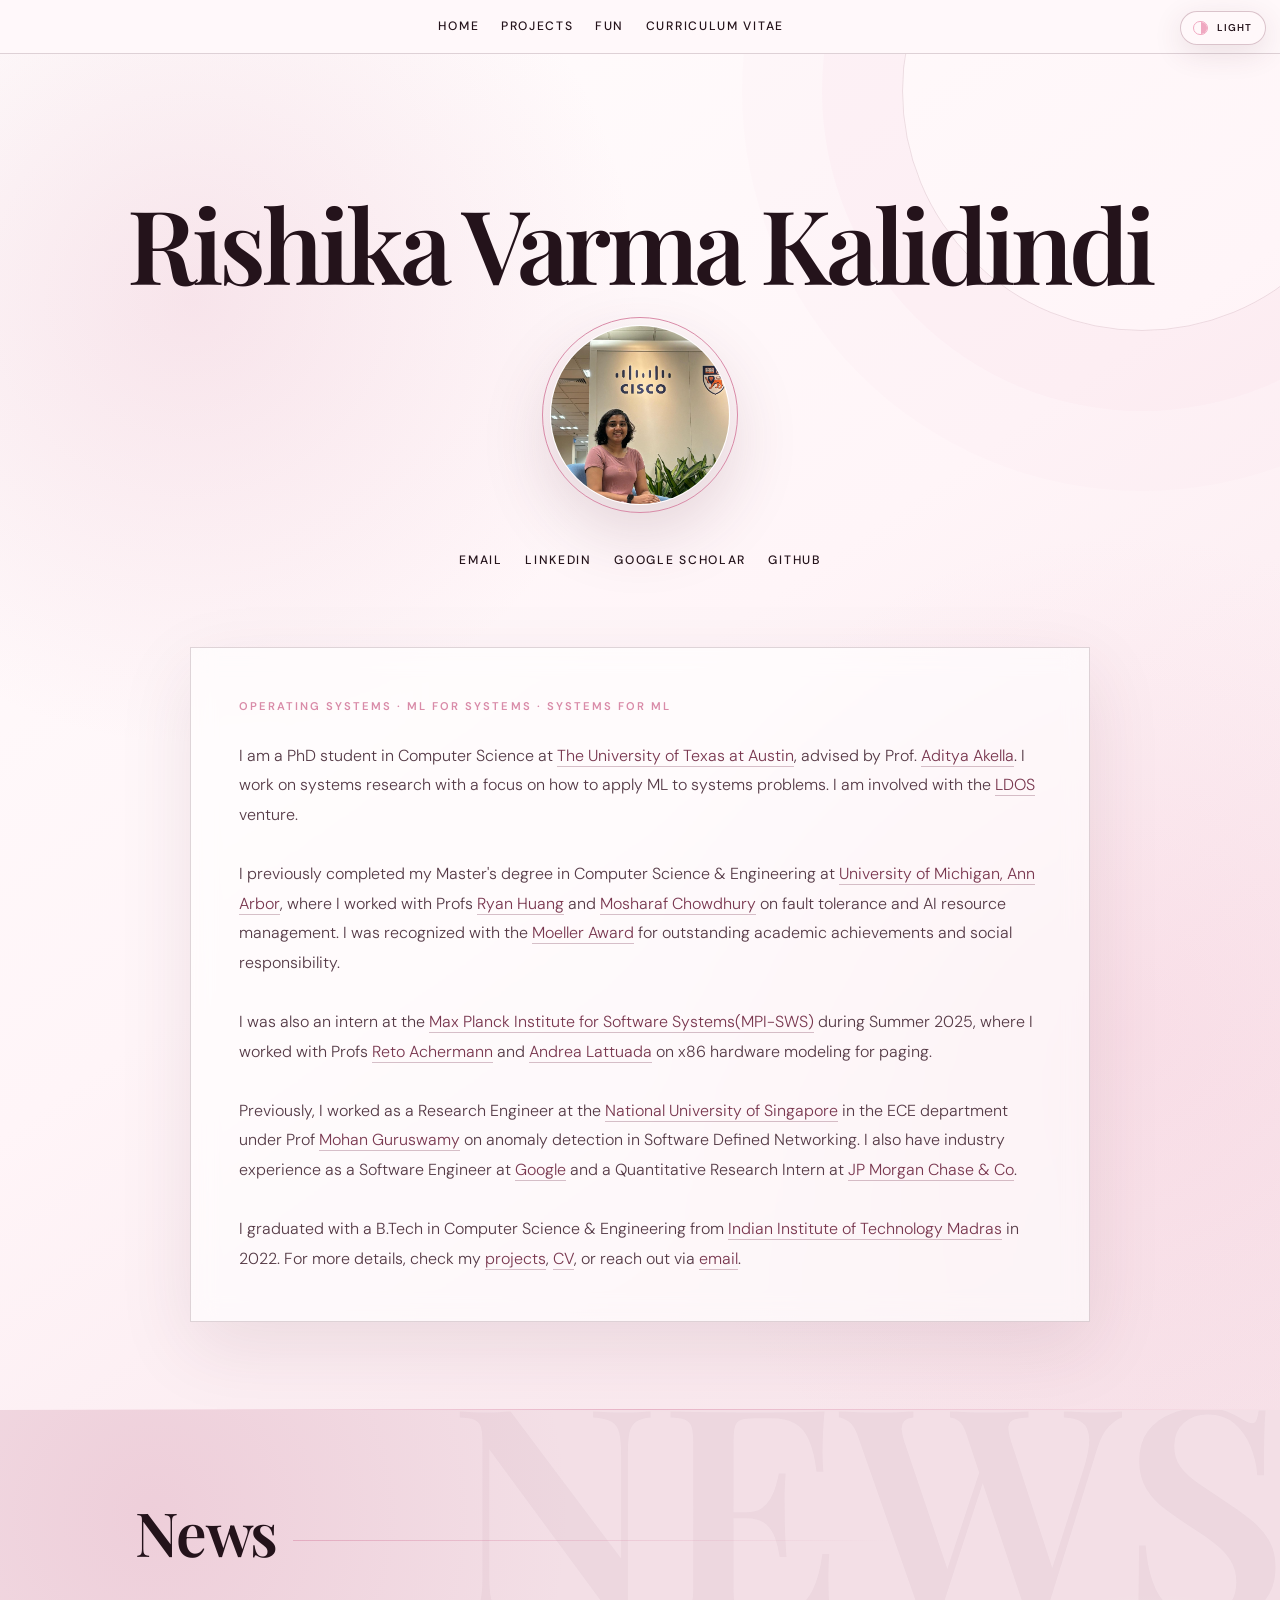
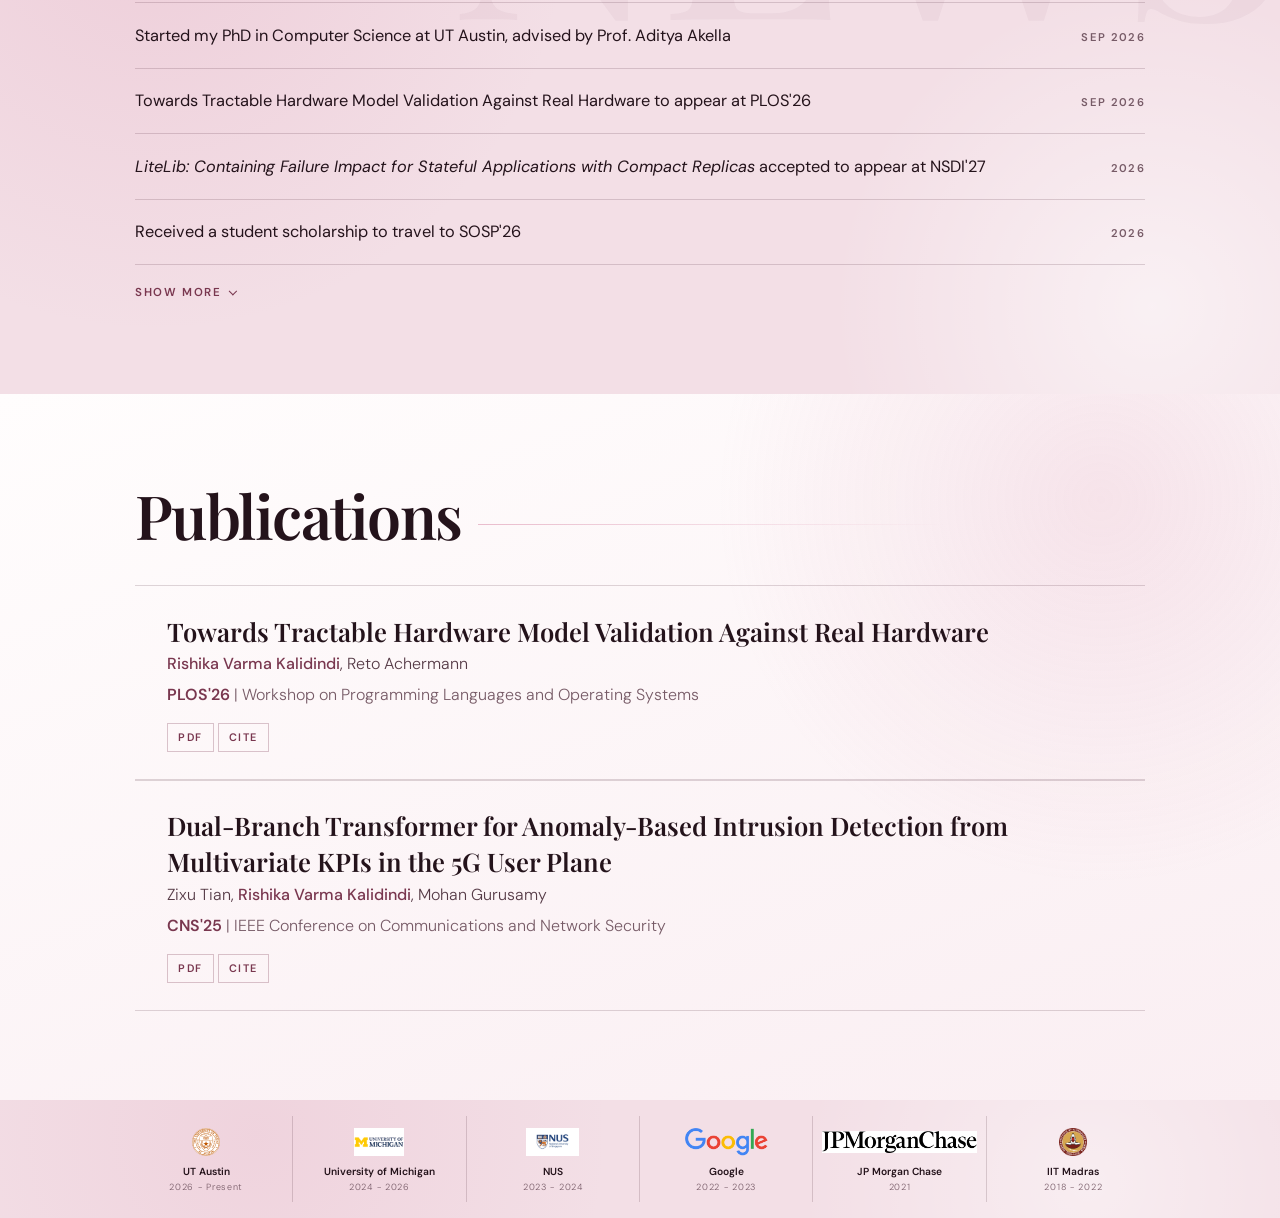
==== commit 5573d380: "Fun page" ====
--- a/index.html
+++ b/index.html
@@ -12,9 +12,12 @@
     <link rel="icon" type="image/svg+xml" sizes="32x32" href="images/nicons/favicon-32x32.svg">
     <link rel="icon" type="image/svg+xml" sizes="16x16" href="images/nicons/favicon-16x16.svg">
 
-    <script src="assets/style-2.js"></script>
+    <script src="assets/style-2.js?v=20260930d"></script>
     <link rel="stylesheet" href="https://stackpath.bootstrapcdn.com/bootstrap/4.4.1/css/bootstrap.min.css" integrity="sha384-Vkoo8x4CGsO3+Hhxv8T/Q5PaXtkKtu6ug5TOeNV6gBiFeWPGFN9MuhOf23Q9Ifjh" crossorigin="anonymous">
-    <link rel="stylesheet" href="assets/style-2.css">
+    <link rel="stylesheet" href="assets/style-2.css?v=20260930d">
+    <meta http-equiv="Cache-Control" content="no-cache, no-store, must-revalidate">
+    <meta http-equiv="Pragma" content="no-cache">
+    <meta http-equiv="Expires" content="0">
 
     <title>Rishika Varma Kalidindi</title>
   </head>
@@ -23,6 +26,7 @@
       <nav class="top-contacts">
         <a class="menulink" href="index.html">home</a>
         <a class="menulink" href="projects.html">projects</a>
+        <a class="menulink" href="fun.html">fun</a>
         <a class="menulink" target="_blank" href="assets/rishika_cv.pdf">curriculum vitae</a>
       </nav>
     </header>
--- a/assets/style-2.css
+++ b/assets/style-2.css
@@ -1104,3 +1104,233 @@
         right: 0.55rem;
     }
 }
+
+/* Fun page — 404 + rotating one-liners */
+.fun-page .fun-stage {
+    min-height: calc(100vh - 3.4rem);
+    display: flex;
+    align-items: center;
+    justify-content: center;
+    cursor: pointer;
+    user-select: none;
+}
+
+.fun-stage-inner {
+    max-width: 34rem;
+    text-align: center;
+    padding-top: 2rem;
+    padding-bottom: 3rem;
+}
+
+.fun-code {
+    margin: 0;
+    color: var(--rose);
+    font-family: "DM Sans", sans-serif;
+    font-size: clamp(3.4rem, 12vw, 5.5rem);
+    font-weight: 600;
+    line-height: 0.95;
+    letter-spacing: -0.04em;
+}
+
+.fun-title {
+    margin: 0.55rem 0 0;
+    color: var(--cream);
+    font-family: "Playfair Display", serif;
+    font-size: clamp(1.35rem, 3vw, 1.75rem);
+    font-weight: 600;
+    font-style: italic;
+    letter-spacing: -0.02em;
+}
+
+.fun-joke {
+    margin: 1.35rem auto 0;
+    max-width: 28rem;
+    color: var(--muted-dark);
+    font-size: 0.92rem;
+    font-weight: 300;
+    line-height: 1.75;
+}
+
+.fun-support {
+    display: inline-block;
+    margin: 1.4rem 0 0;
+    padding: 0.55rem 1.15rem;
+    border: 1px solid var(--line-dark);
+    border-radius: 2px;
+    background: transparent;
+    color: var(--blush);
+    font-size: 0.78rem;
+    font-weight: 500;
+    letter-spacing: 0.08em;
+    text-transform: uppercase;
+    text-decoration: none;
+    transition: color 0.2s ease, border-color 0.2s ease, background 0.2s ease;
+}
+
+.fun-support:hover {
+    color: var(--cream);
+    border-color: var(--rose);
+    background: rgba(217, 139, 168, 0.1);
+    text-decoration: none;
+}
+
+.fun-line {
+    margin: 2.4rem 0 0;
+    min-height: 2.8em;
+    color: var(--blush);
+    font-family: "DM Sans", sans-serif;
+    font-size: clamp(0.88rem, 1.6vw, 0.98rem);
+    font-weight: 300;
+    font-style: normal;
+    line-height: 1.65;
+    letter-spacing: 0;
+    transition: opacity 0.22s ease, transform 0.22s ease;
+}
+
+.fun-line.is-leaving {
+    opacity: 0;
+    transform: translateY(0.25rem);
+}
+
+.fun-line.is-entering {
+    animation: fun-line-in 0.42s ease both;
+}
+
+@keyframes fun-line-in {
+    from {
+        opacity: 0;
+        transform: translateY(-0.3rem);
+    }
+    to {
+        opacity: 1;
+        transform: translateY(0);
+    }
+}
+
+.fun-word {
+    color: inherit;
+    text-decoration: none;
+    border-bottom: none;
+    cursor: zoom-in;
+    transition: color 0.2s ease;
+}
+
+.fun-word:hover,
+.fun-home:hover {
+    color: var(--rose-bright);
+    text-decoration: none;
+}
+
+.fun-home {
+    color: inherit;
+    text-decoration: none;
+    border-bottom: none;
+    cursor: pointer;
+    transition: color 0.2s ease;
+}
+
+.fun-lightbox {
+    position: fixed;
+    inset: 0;
+    z-index: 1200;
+    display: flex;
+    align-items: center;
+    justify-content: center;
+    padding: 1.5rem;
+    background: rgba(16, 11, 14, 0.88);
+    backdrop-filter: blur(10px);
+    opacity: 0;
+    pointer-events: none;
+    transition: opacity 0.25s ease;
+}
+
+.fun-lightbox.is-open {
+    opacity: 1;
+    pointer-events: auto;
+}
+
+.fun-lightbox[hidden] {
+    display: none !important;
+}
+
+.fun-lightbox-frame {
+    margin: 0;
+    max-width: min(92vw, 720px);
+    text-align: center;
+}
+
+.fun-lightbox-frame img {
+    display: block;
+    width: 100%;
+    max-height: min(72vh, 520px);
+    object-fit: contain;
+    border-radius: 4px;
+    box-shadow: 0 24px 60px rgba(0, 0, 0, 0.45);
+    background: var(--plum);
+}
+
+.fun-lightbox-close {
+    position: absolute;
+    top: 1rem;
+    right: 1.1rem;
+    width: 2.4rem;
+    height: 2.4rem;
+    border: 1px solid var(--line-dark);
+    border-radius: 999px;
+    background: rgba(25, 17, 22, 0.9);
+    color: var(--cream);
+    font-size: 1.5rem;
+    line-height: 1;
+    cursor: pointer;
+}
+
+.fun-lightbox-close:hover {
+    border-color: var(--rose);
+    color: var(--rose-bright);
+}
+
+body.fun-lightbox-open {
+    overflow: hidden;
+}
+
+html[data-theme="light"] .fun-code {
+    color: #87445d;
+}
+
+html[data-theme="light"] .fun-title {
+    color: var(--ink);
+}
+
+html[data-theme="light"] .fun-joke {
+    color: var(--muted-light);
+}
+
+html[data-theme="light"] .fun-support {
+    border-color: var(--line-light);
+    color: #553a46;
+}
+
+html[data-theme="light"] .fun-support:hover {
+    color: #79374f;
+    border-color: #79374f;
+    background: rgba(121, 55, 79, 0.06);
+}
+
+html[data-theme="light"] .fun-word:hover,
+html[data-theme="light"] .fun-home:hover {
+    color: #79374f;
+}
+
+html[data-theme="light"] .fun-line {
+    color: #553a46;
+}
+
+html[data-theme="light"] .fun-lightbox {
+    background: rgba(255, 248, 250, 0.92);
+}
+
+html[data-theme="light"] .fun-lightbox-close {
+    border-color: var(--line-light);
+    background: rgba(255, 248, 250, 0.95);
+    color: var(--ink);
+}
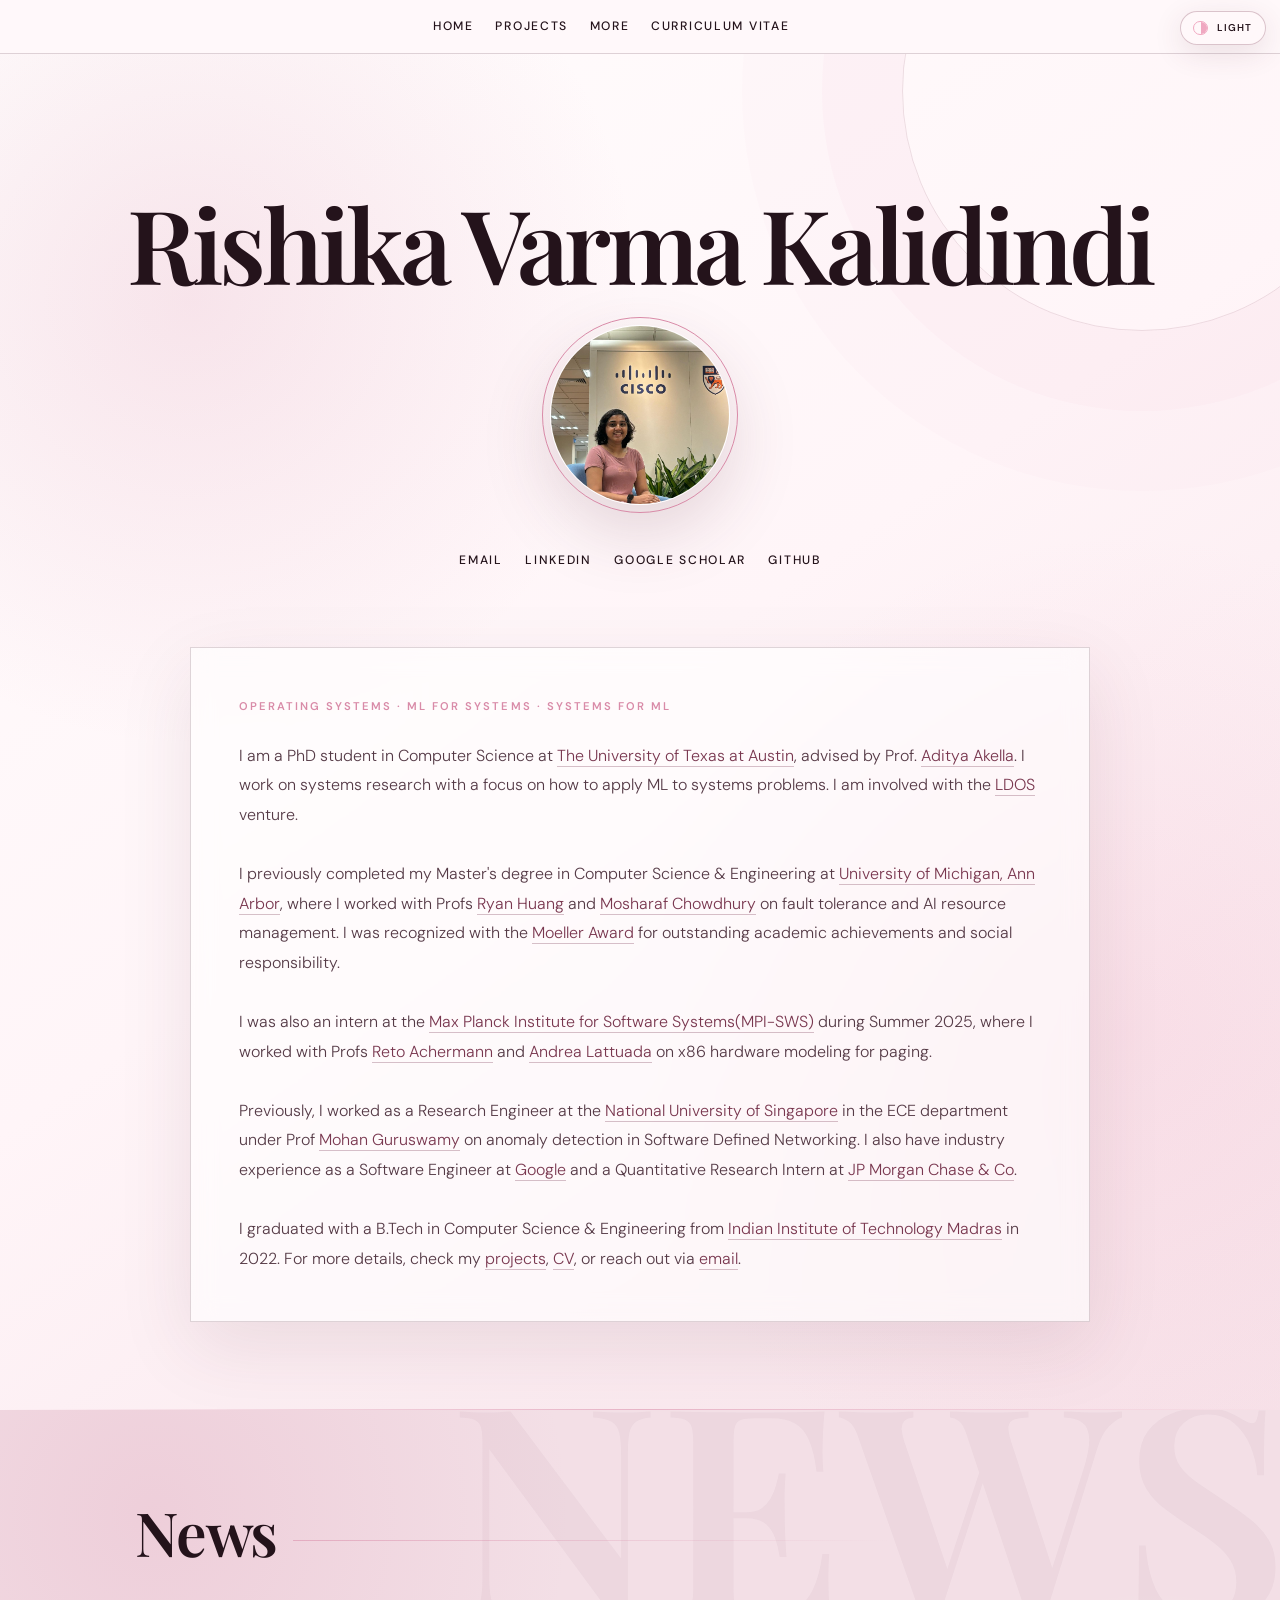
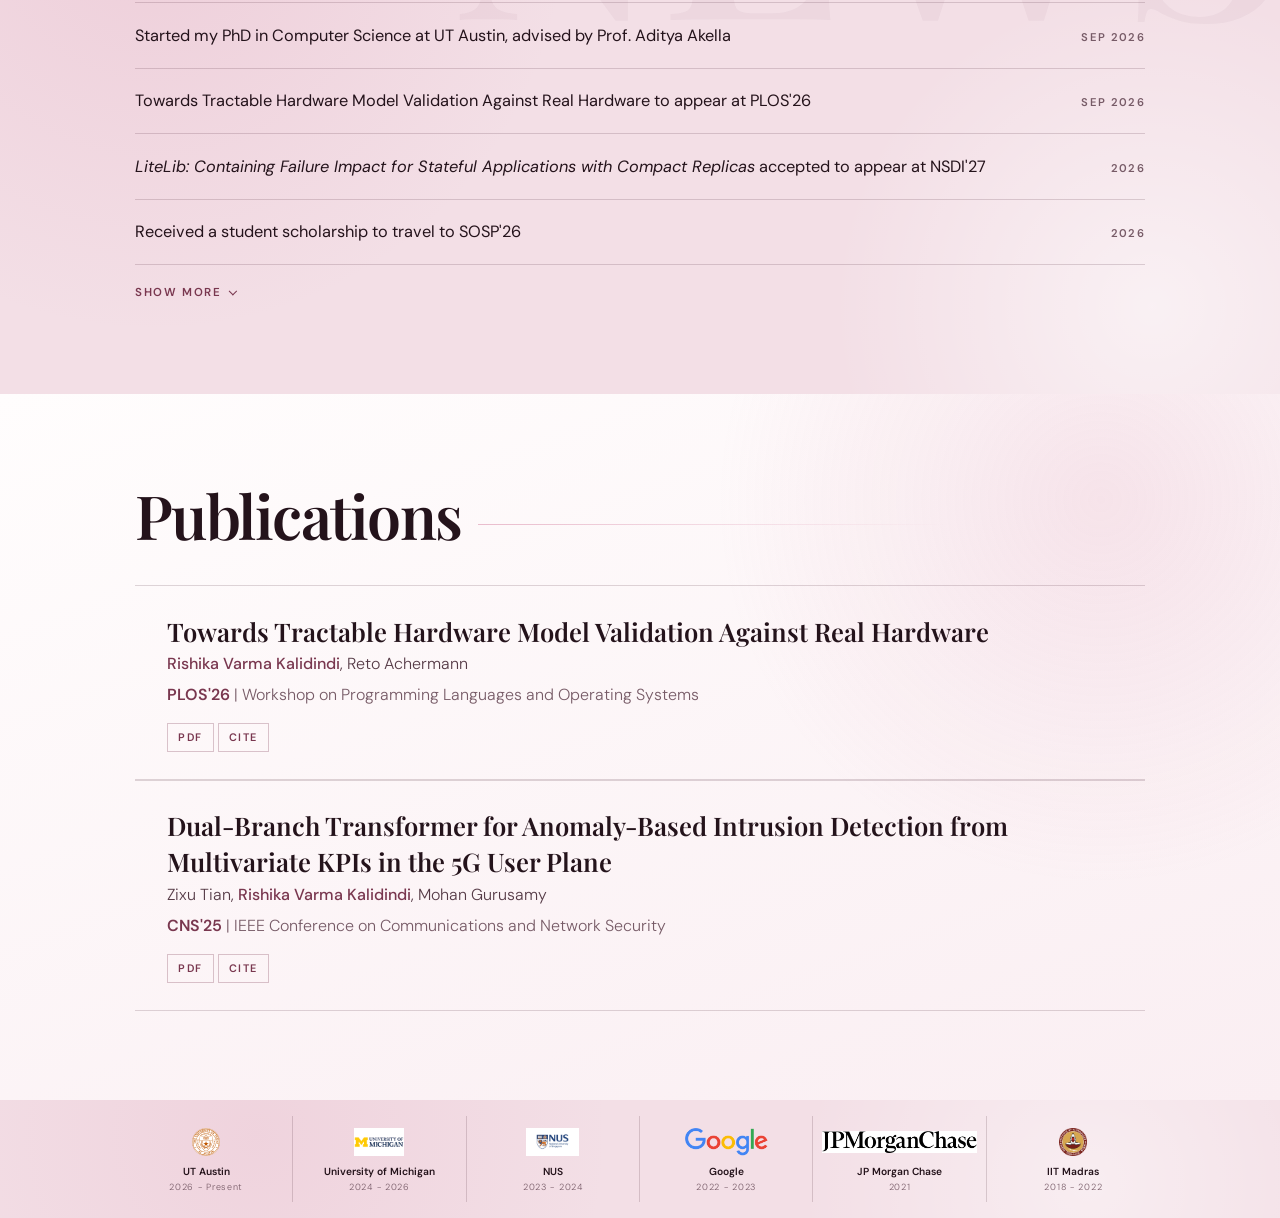
==== commit 6fd5fbfc: "more page" ====
--- a/index.html
+++ b/index.html
@@ -26,7 +26,7 @@
       <nav class="top-contacts">
         <a class="menulink" href="index.html">home</a>
         <a class="menulink" href="projects.html">projects</a>
-        <a class="menulink" href="fun.html">fun</a>
+        <a class="menulink" href="fun.html">more</a>
         <a class="menulink" target="_blank" href="assets/rishika_cv.pdf">curriculum vitae</a>
       </nav>
     </header>
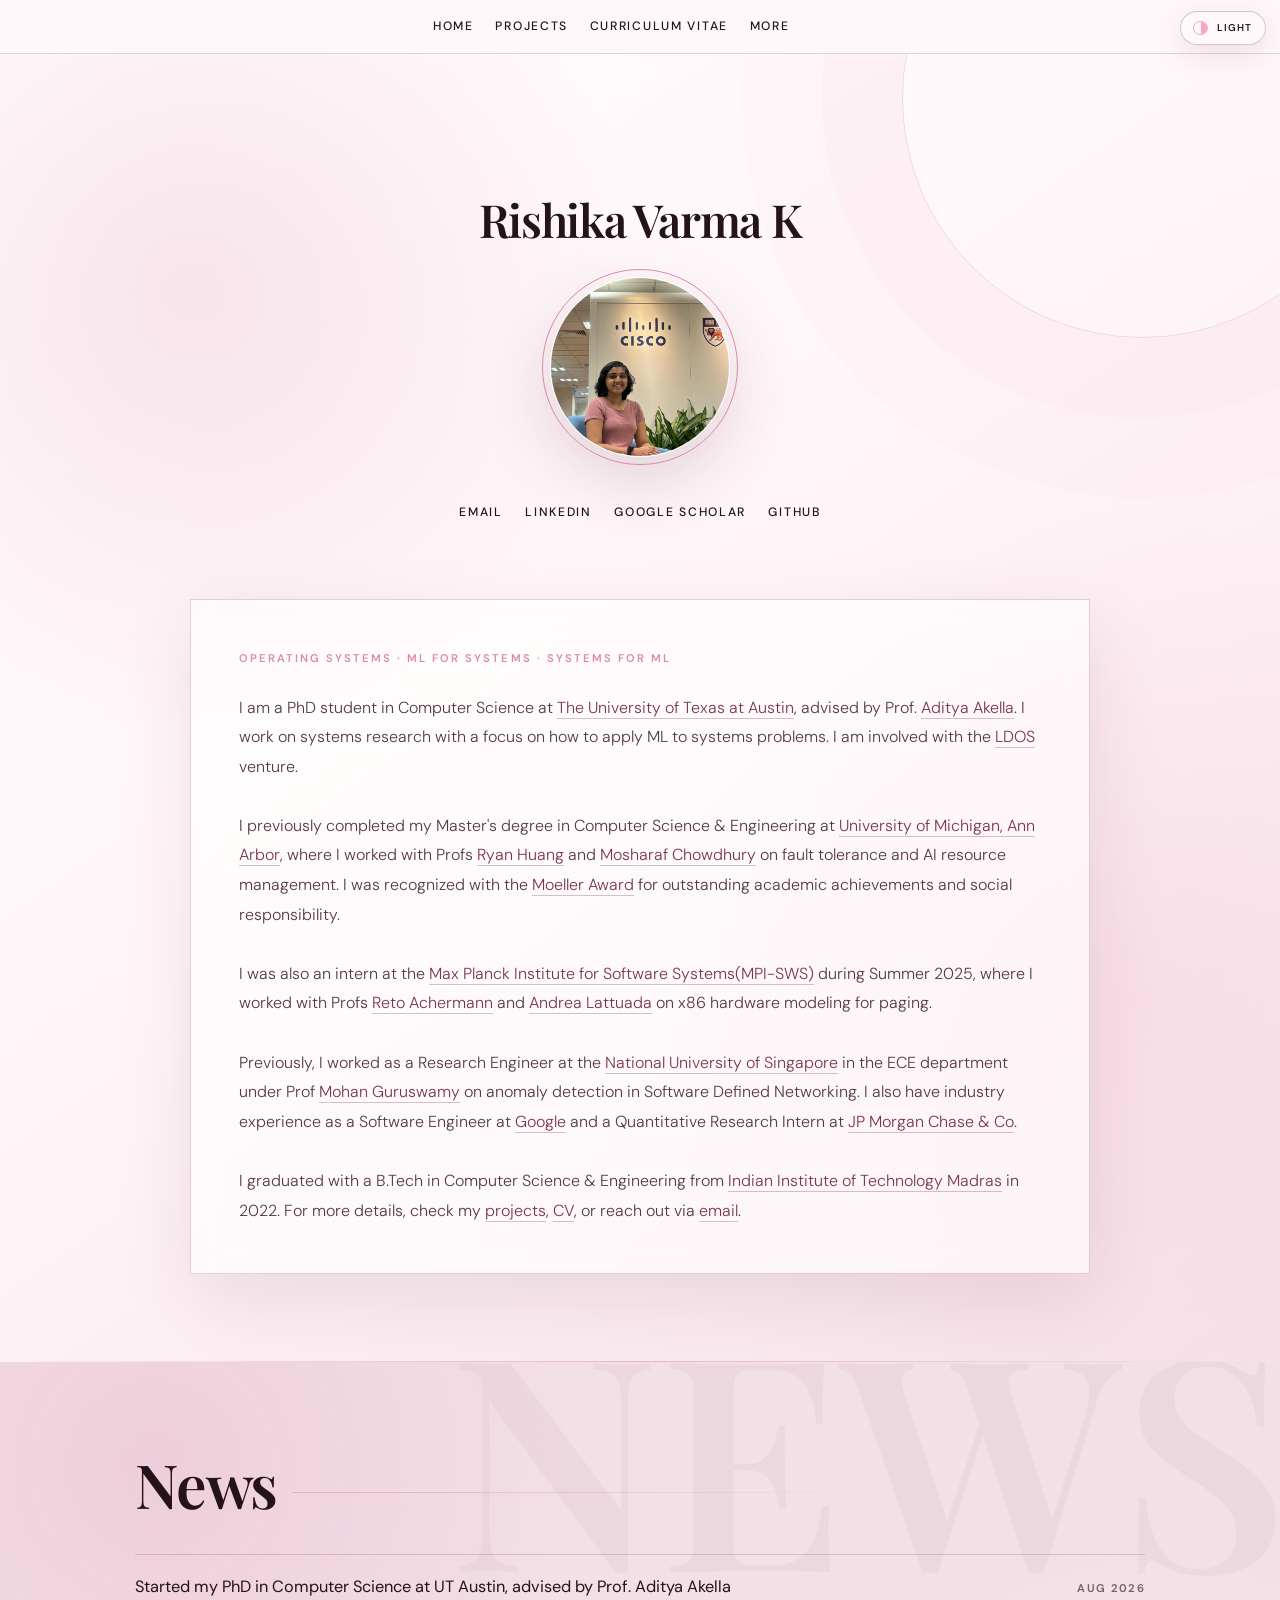
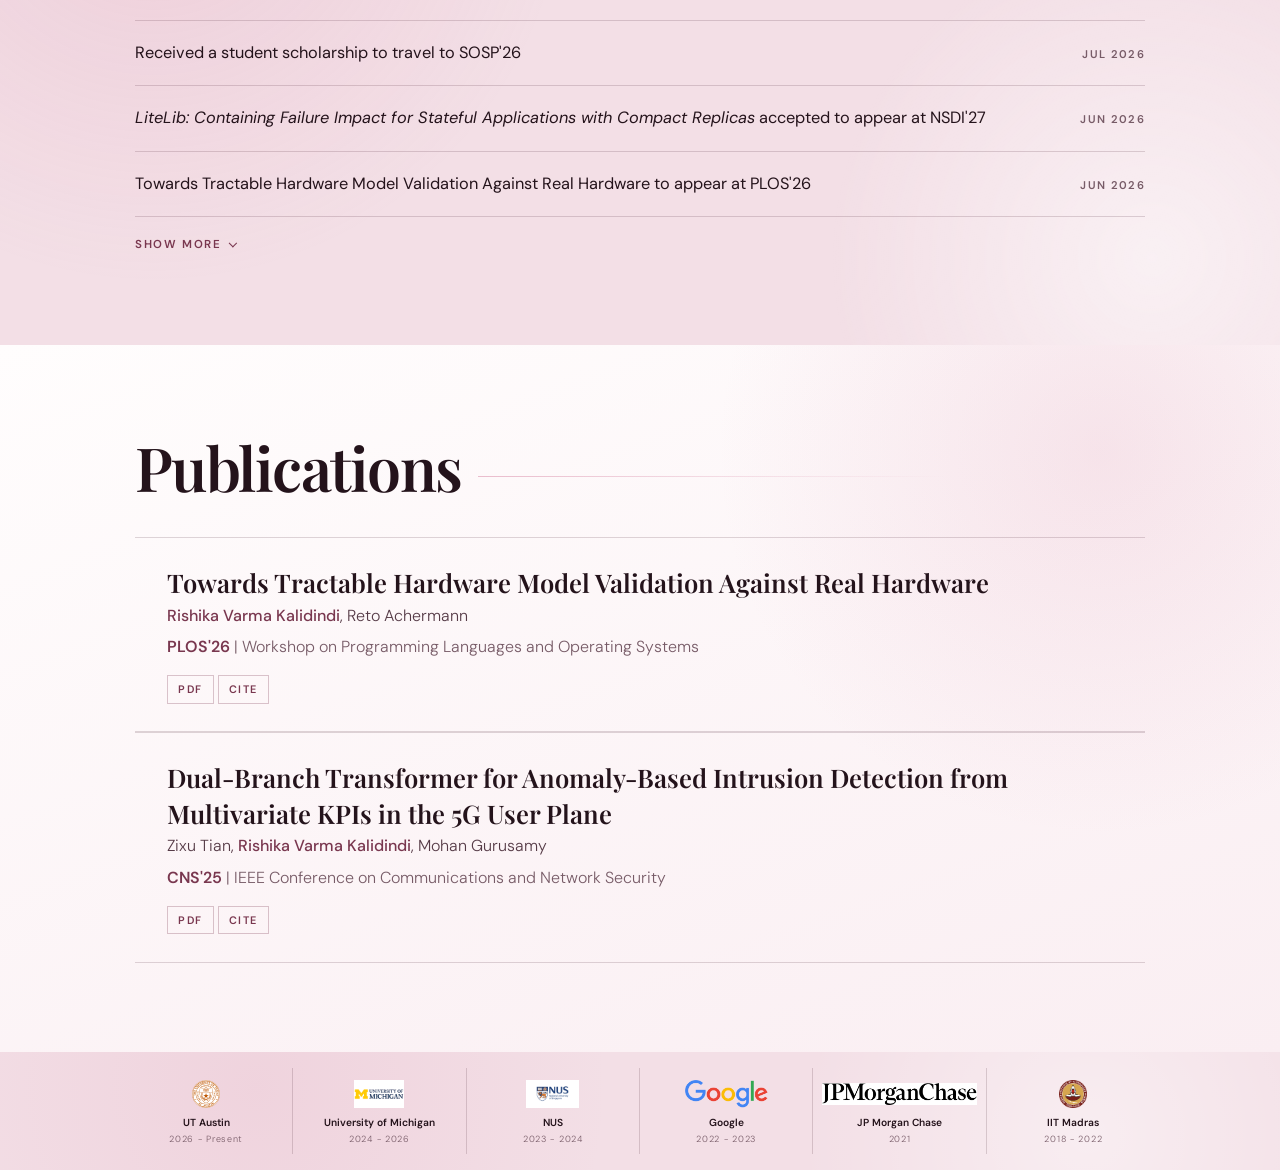
==== commit 0e589ff3: "changes." ====
--- a/index.html
+++ b/index.html
@@ -19,15 +19,15 @@
     <meta http-equiv="Pragma" content="no-cache">
     <meta http-equiv="Expires" content="0">
 
-    <title>Rishika Varma Kalidindi</title>
+    <title>Rishika Varma K</title>
   </head>
   <body>
     <header class="top-bar">
       <nav class="top-contacts">
         <a class="menulink" href="index.html">home</a>
         <a class="menulink" href="projects.html">projects</a>
+        <a class="menulink" target="_blank" href="assets/rishika_cv.pdf">curriculum vitae</a>
         <a class="menulink" href="fun.html">more</a>
-        <a class="menulink" target="_blank" href="assets/rishika_cv.pdf">curriculum vitae</a>
       </nav>
     </header>
 
@@ -35,8 +35,8 @@
       <div class="container section-inner pt-5 allstuffp">
         <div class="row pt-5 allstuff">
           <div class="col-12 text-center pt-5">
-            <p class="name">Rishika Varma Kalidindi</p>
-            <img src="images/profile-pixel.png" class="profilepic" alt="Rishika Varma Kalidindi">
+            <p class="name">Rishika Varma K</p>
+            <img src="images/profile-pixel.png" class="profilepic" alt="Rishika Varma K">
             <div class="pt-4 menur">
               <a class="menulink px-3" target="_blank" href="mailto:rishikavarmak@gmail.com">email</a>
               <a class="menulink px-3" target="_blank" href="https://www.linkedin.com/in/rishika-varma-k-30473a1a3">linkedin</a>
@@ -86,32 +86,32 @@
         <div class="news-list" id="news-list">
           <div class="news-item">
             <span class="news-title">Started my PhD in Computer Science at UT Austin, advised by Prof. Aditya Akella</span>
-            <span class="date">Sep 2026</span>
+            <span class="date">Aug 2026</span>
+          </div>
+          <div class="news-item">
+            <span class="news-title">Received a student scholarship to travel to SOSP'26</span>
+            <span class="date">Jul 2026</span>
+          </div>
+          <div class="news-item">
+            <span class="news-title"><em>LiteLib: Containing Failure Impact for Stateful Applications with Compact Replicas</em> accepted to appear at NSDI'27</span>
+            <span class="date">Jun 2026</span>
           </div>
           <div class="news-item">
             <span class="news-title">Towards Tractable Hardware Model Validation Against Real Hardware to appear at PLOS'26</span>
-            <span class="date">Sep 2026</span>
-          </div>
-          <div class="news-item">
-            <span class="news-title"><em>LiteLib: Containing Failure Impact for Stateful Applications with Compact Replicas</em> accepted to appear at NSDI'27</span>
-            <span class="date">2026</span>
-          </div>
-          <div class="news-item">
-            <span class="news-title">Received a student scholarship to travel to SOSP'26</span>
-            <span class="date">2026</span>
+            <span class="date">Jun 2026</span>
           </div>
           <div class="news-extra" id="news-extra">
             <div class="news-item">
               <span class="news-title">Dual-Branch Transformer for Anomaly-Based Intrusion Detection to appear at IEEE CNS'25</span>
-              <span class="date">2025</span>
+              <span class="date">Sep 2025</span>
             </div>
             <div class="news-item">
-              <span class="news-title">Interned at MPI-SWS with Profs Andrea Lattuada and Reto Achermann</span>
-              <span class="date">Summer 2025</span>
+              <span class="news-title">Interning at MPI-SWS with Profs Andrea Lattuada and Reto Achermann</span>
+              <span class="date">May 2025</span>
             </div>
             <div class="news-item">
               <span class="news-title">Received the <a class="in-text" href="https://cse.engin.umich.edu/stories/grad-student-rishika-varma-kalidindi-receives-moeller-award" target="_blank">Moeller Award</a> at the University of Michigan</span>
-              <span class="date">2024</span>
+              <span class="date">Feb 2025</span>
             </div>
           </div>
           <button class="news-toggle" type="button" aria-expanded="false" aria-controls="news-extra">
--- a/assets/style-2.css
+++ b/assets/style-2.css
@@ -145,10 +145,10 @@
     margin: 0;
     color: var(--cream) !important;
     font-family: "Playfair Display", serif;
-    font-size: clamp(3.2rem, 8vw, 6.7rem) !important;
+    font-size: clamp(1.85rem, 4.2vw, 2.85rem) !important;
     font-weight: 600 !important;
-    line-height: 0.96;
-    letter-spacing: -0.045em;
+    line-height: 1.1;
+    letter-spacing: -0.03em;
     text-wrap: balance;
 }
 
@@ -248,7 +248,7 @@
 }
 
 .experience-hero .name {
-    font-size: clamp(3rem, 7vw, 5.5rem) !important;
+    font-size: clamp(1.75rem, 4vw, 2.6rem) !important;
 }
 
 .experience-hero .menur {
@@ -719,7 +719,7 @@
     }
 
     .name {
-        font-size: clamp(2.7rem, 14vw, 4.4rem) !important;
+        font-size: clamp(1.7rem, 7vw, 2.25rem) !important;
     }
 
     .profilepic {
